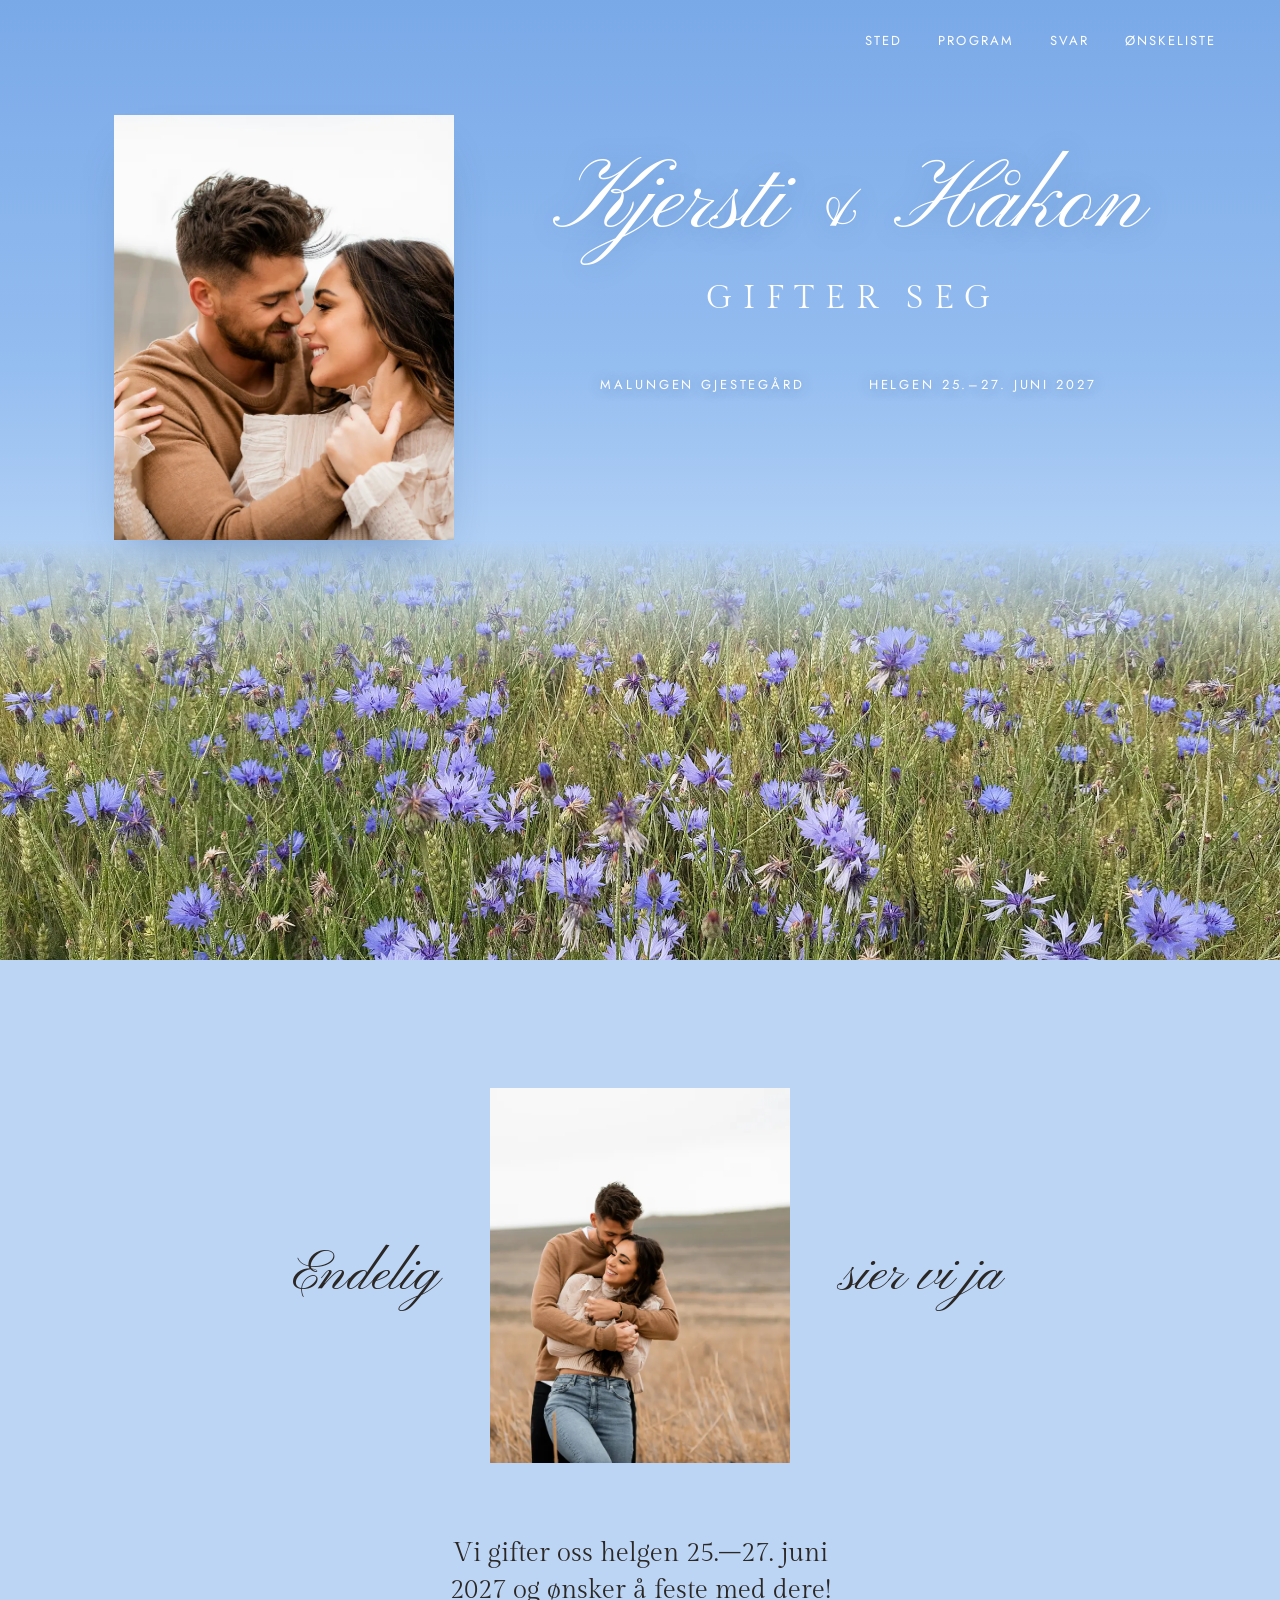
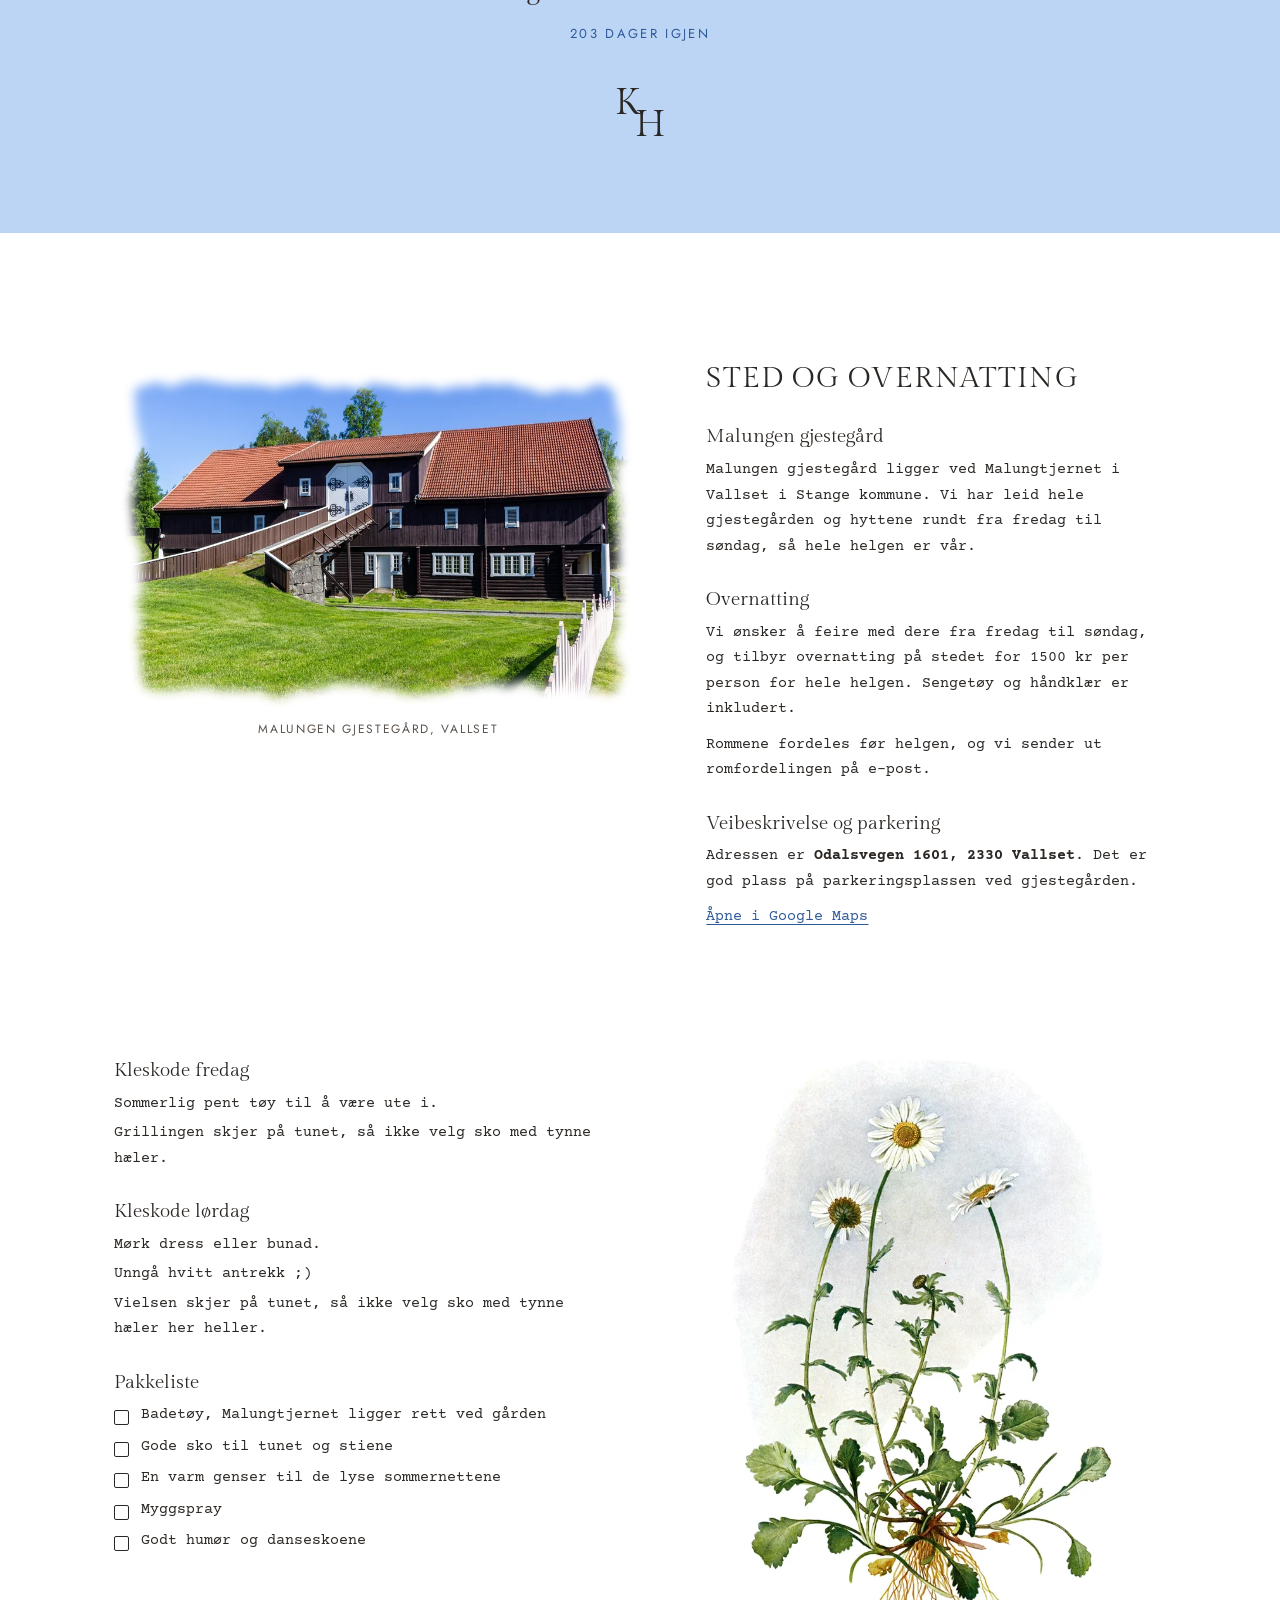
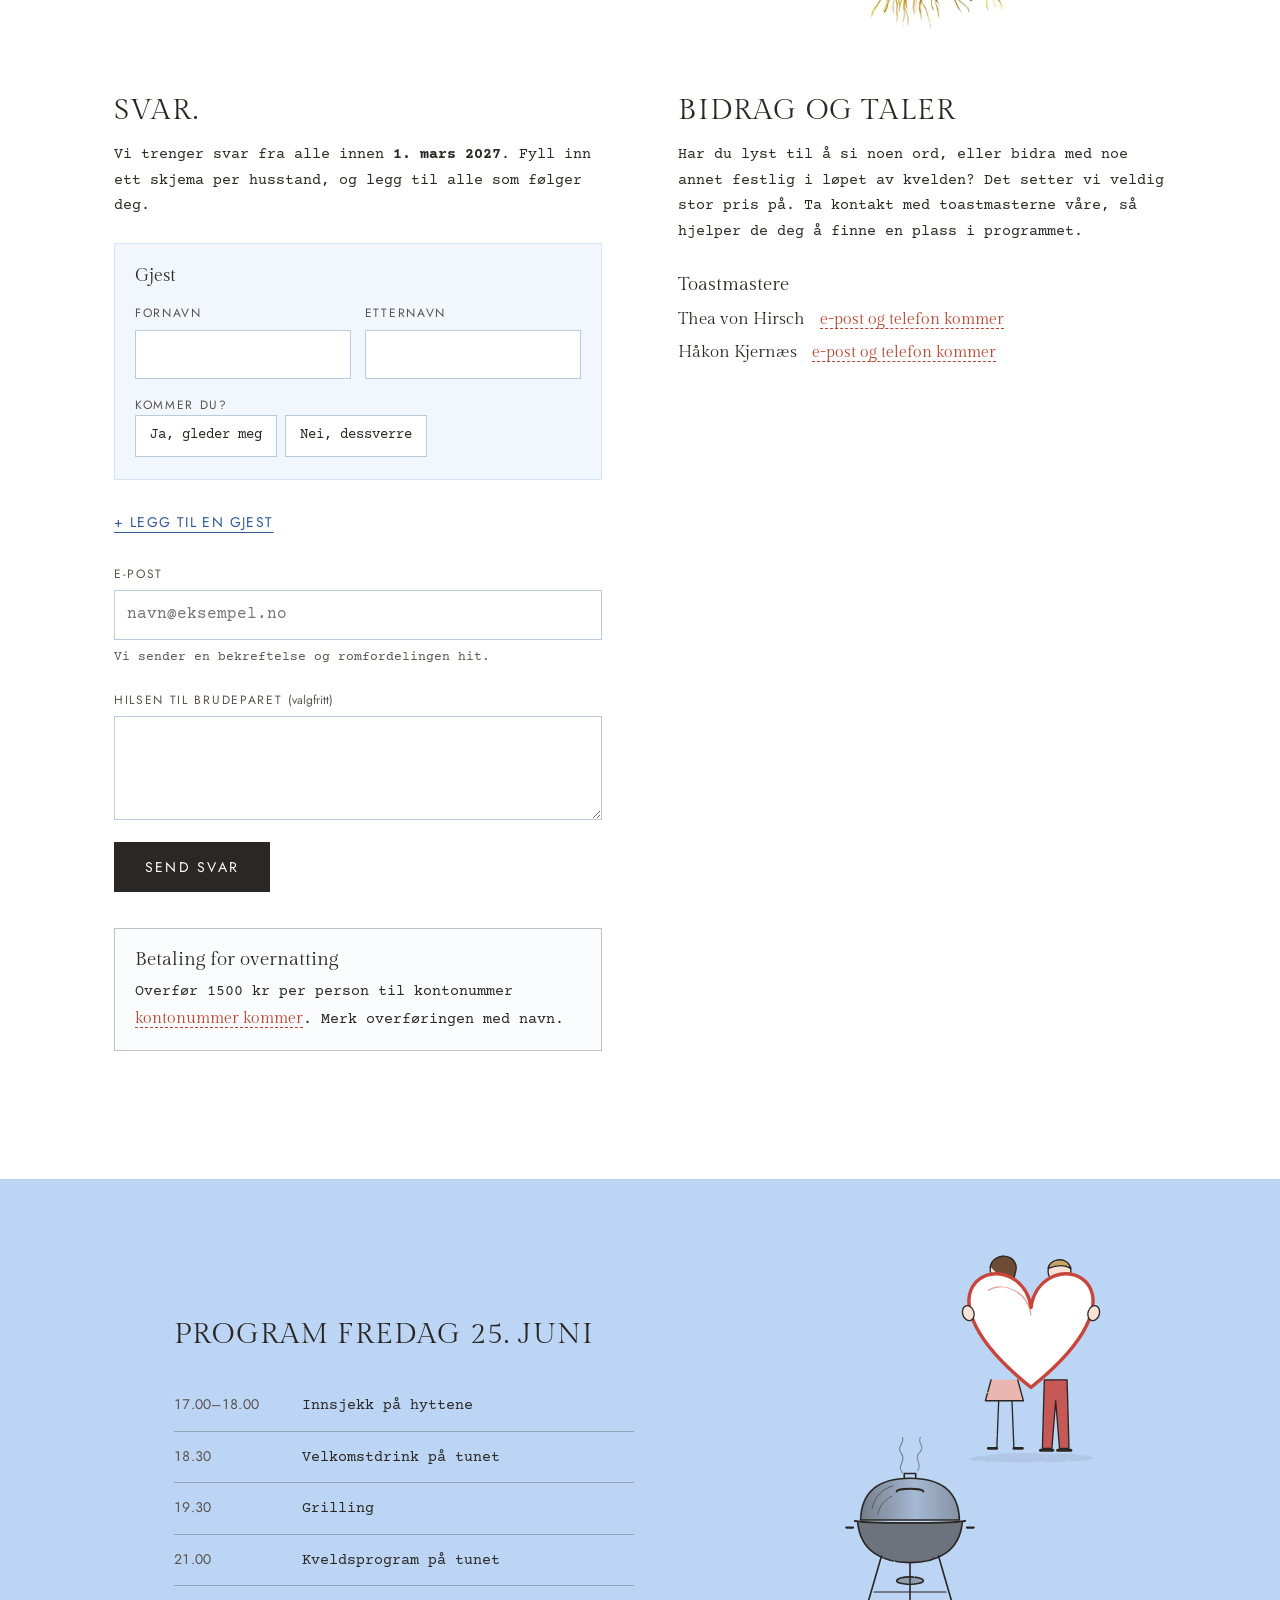
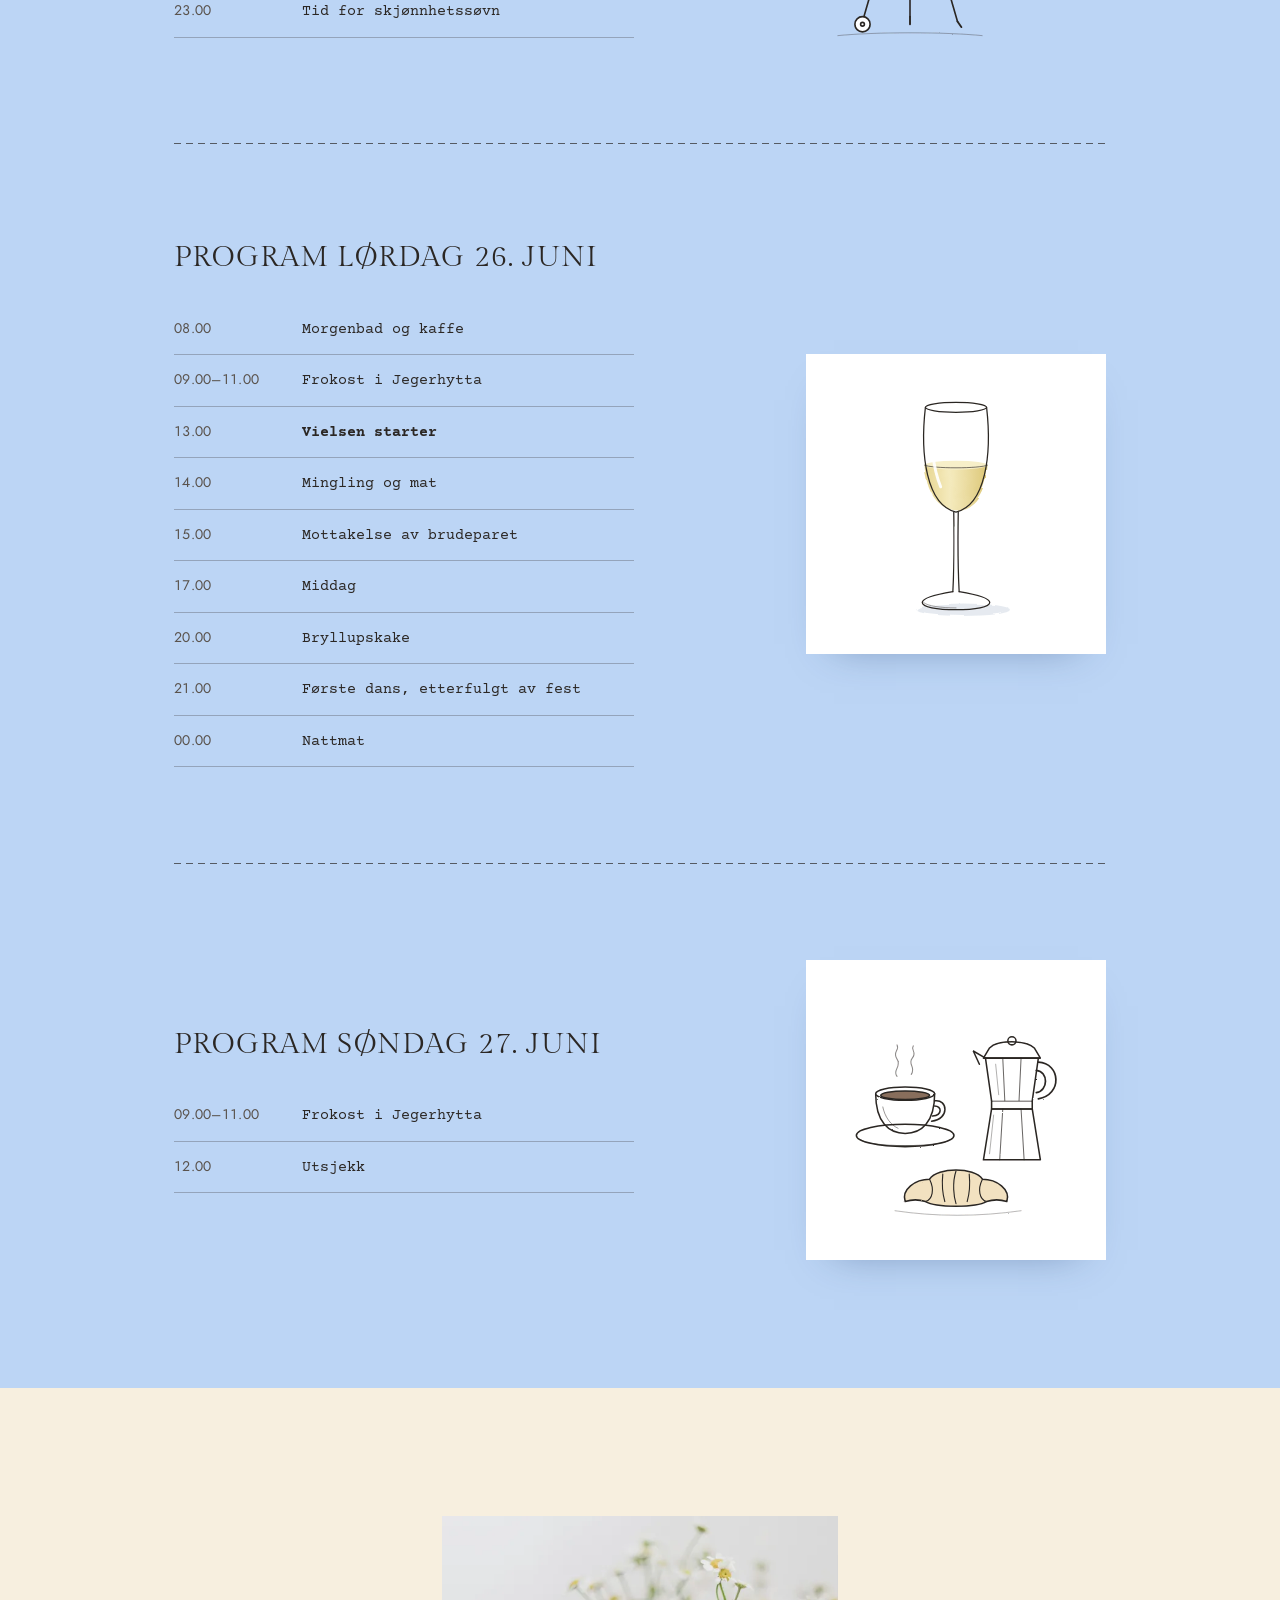
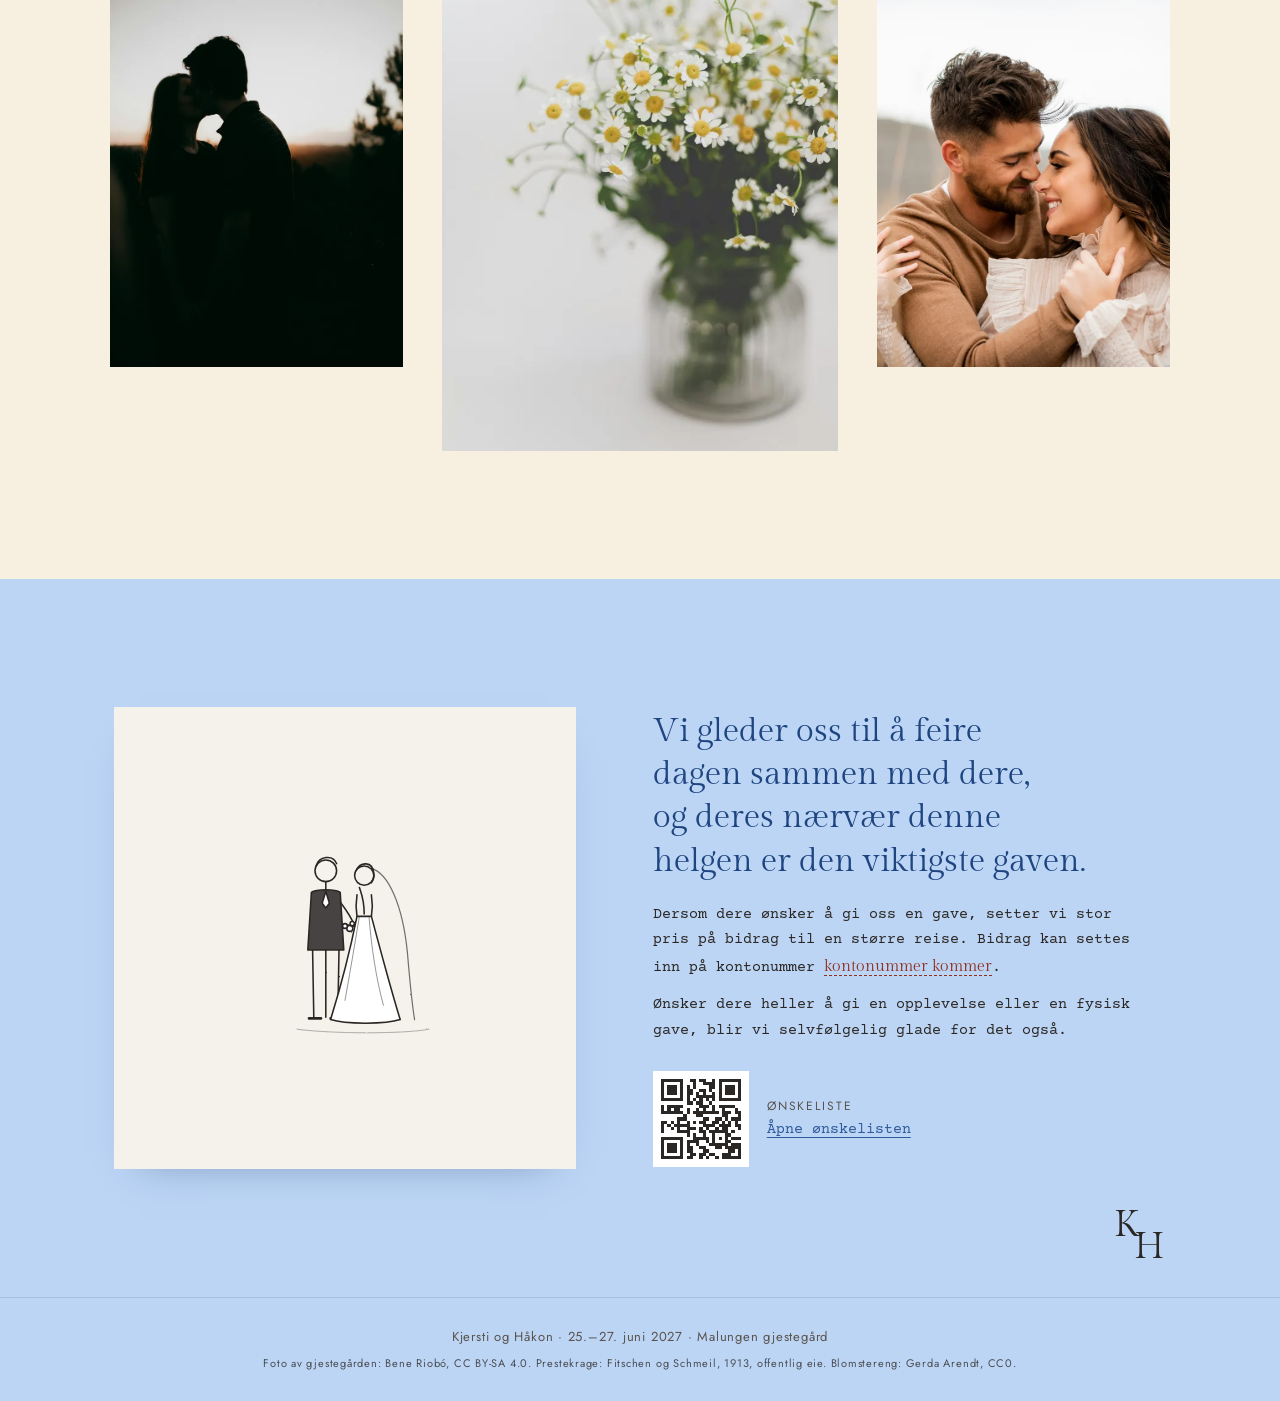
==== klassisk/index.html @ 171f2bd3 "Add wedding site for Kjersti and Håkon Three versions for the couple to choose between: klassisk (th" ====
<!DOCTYPE html>
<html lang="no">
<head>
    <meta charset="UTF-8" />
    <meta name="viewport" content="width=device-width, initial-scale=1.0, viewport-fit=cover" />
    <title>Kjersti og Håkon gifter seg</title>
    <!-- remove noindex when the real photos and details are in -->
    <meta name="robots" content="noindex" />
    <meta name="description" content="Kjersti og Håkon gifter seg helgen 25.–27. juni 2027 på Malungen gjestegård i Vallset. Her finner du program, overnatting, kleskode og svarskjema." />
    <meta name="theme-color" content="#a9caf3" />
    <link rel="icon" href="img/favicon.svg" type="image/svg+xml" />
    <meta property="og:type" content="website" />
    <meta property="og:title" content="Kjersti og Håkon gifter seg" />
    <meta property="og:description" content="Helgen 25.–27. juni 2027 på Malungen gjestegård. Program, overnatting og svarskjema." />
    <meta property="og:image" content="https://www.kjerstioghakon.no/klassisk/img/og-image.jpg" />
    <meta property="og:url" content="https://www.kjerstioghakon.no/klassisk/" />
    <meta property="og:image:width" content="1200" />
    <meta property="og:image:height" content="630" />
    <meta property="og:locale" content="nb_NO" />

    <link rel="preconnect" href="https://fonts.googleapis.com" />
    <link rel="preconnect" href="https://fonts.gstatic.com" crossorigin />
    <link rel="stylesheet" href="https://fonts.googleapis.com/css2?family=Courier+Prime:ital,wght@0,400;0,700;1,400&family=Gilda+Display&family=Jost:wght@300;400;500&family=Pinyon+Script&display=swap" />
    <link rel="stylesheet" href="style.css" />
</head>
<body>

<!-- ============ HERO ============ -->
<header class="hero" id="top">
    <nav class="hero-nav" aria-label="Snarveier">
        <a href="#sted">Sted</a>
        <a href="#program">Program</a>
        <a href="#svar">Svar</a>
        <a href="#gave">Ønskeliste</a>
    </nav>

    <div class="hero-inner">
        <figure class="hero-photo">
            <img src="img/couple-1-sm.webp" srcset="img/couple-1-sm.webp 700w, img/couple-1.webp 1200w" sizes="(max-width: 760px) 70vw, 340px" alt="Kjersti og Håkon" width="700" height="875" fetchpriority="high" />
        </figure>

        <div class="hero-title">
            <h1>
                <span class="script">Kjersti <span class="amp">&amp;</span> Håkon</span>
                <span class="caps">gifter seg</span>
            </h1>
            <p class="hero-meta">
                <span>Malungen gjestegård</span>
                <span>Helgen 25.–27. juni 2027</span>
            </p>
        </div>
    </div>

    <div class="hero-field" aria-hidden="true">
        <img src="img/field-sm.webp" srcset="img/field-sm.webp 1200w, img/field.webp 2400w" sizes="100vw" alt="" width="2400" height="1200" />
    </div>
</header>

<main>

<!-- ============ VELKOMMEN ============ -->
<section class="band band-blue intro" aria-labelledby="intro-title">
    <h2 class="visually-hidden" id="intro-title">Velkommen</h2>
    <div class="intro-row">
        <p class="intro-side script">Endelig</p>
        <figure class="intro-photo">
            <img src="img/couple-2-sm.webp" srcset="img/couple-2-sm.webp 700w, img/couple-2.webp 1200w" sizes="(max-width: 760px) 64vw, 300px" alt="Kjersti og Håkon klemmer hverandre" width="700" height="875" loading="lazy" />
        </figure>
        <p class="intro-side script">sier vi ja</p>
    </div>
    <p class="intro-lede">Vi gifter oss helgen 25.–27. juni 2027 og ønsker å feste med dere!</p>
    <p class="countdown" id="countdown" aria-live="polite"></p>
    <div class="monogram" aria-hidden="true"><span>K</span><span>H</span></div>
</section>

<!-- ============ STED OG OVERNATTING ============ -->
<section class="band band-white sted" id="sted" aria-labelledby="sted-title">
    <div class="wrap sted-grid">
        <figure class="sted-photo">
            <img src="img/malungen-sm.webp" srcset="img/malungen-sm.webp 900w, img/malungen.webp 1800w" sizes="(max-width: 860px) 92vw, 52vw" alt="Hovedbygningen på Malungen gjestegård, et mørkt tømmerhus med rødt teglsteinstak og grønn plen" width="900" height="600" loading="lazy" />
            <figcaption>Malungen gjestegård, Vallset</figcaption>
        </figure>

        <div class="sted-text">
            <h2 class="h-caps" id="sted-title">Sted og overnatting</h2>

            <h3>Malungen gjestegård</h3>
            <p>Malungen gjestegård ligger ved Malungtjernet i Vallset i Stange kommune. Vi har leid hele gjestegården og hyttene rundt fra fredag til søndag, så hele helgen er vår.</p>

            <h3>Overnatting</h3>
            <p>Vi ønsker å feire med dere fra fredag til søndag, og tilbyr overnatting på stedet for 1500 kr per person for hele helgen. Sengetøy og håndklær er inkludert.</p>
            <p>Rommene fordeles før helgen, og vi sender ut romfordelingen på e-post.</p>

            <h3>Veibeskrivelse og parkering</h3>
            <p>Adressen er <strong>Odalsvegen 1601, 2330 Vallset</strong>. Det er god plass på parkeringsplassen ved gjestegården.</p>
            <p><a class="text-link" href="https://www.google.com/maps/search/?api=1&amp;query=Malungen+gjesteg%C3%A5rd+Odalsvegen+1601+Vallset" target="_blank" rel="noopener">Åpne i Google Maps</a></p>
        </div>
    </div>
</section>

<!-- ============ PRAKTISK + SVAR ============ -->
<section class="band band-white praktisk" aria-label="Praktisk informasjon">
    <div class="wrap praktisk-grid">

        <div class="praktisk-info">
            <h3>Kleskode fredag</h3>
            <p>Sommerlig pent tøy til å være ute i.</p>
            <p>Grillingen skjer på tunet, så ikke velg sko med tynne hæler.</p>

            <h3>Kleskode lørdag</h3>
            <p>Mørk dress eller bunad.</p>
            <p>Unngå hvitt antrekk ;)</p>
            <p>Vielsen skjer på tunet, så ikke velg sko med tynne hæler her heller.</p>

            <h3>Pakkeliste</h3>
            <ul class="checklist" id="pakkeliste">
                <li><label><input type="checkbox" id="pakk-bad" /> <span>Badetøy, Malungtjernet ligger rett ved gården</span></label></li>
                <li><label><input type="checkbox" id="pakk-sko" /> <span>Gode sko til tunet og stiene</span></label></li>
                <li><label><input type="checkbox" id="pakk-genser" /> <span>En varm genser til de lyse sommernettene</span></label></li>
                <li><label><input type="checkbox" id="pakk-mygg" /> <span>Myggspray</span></label></li>
                <li><label><input type="checkbox" id="pakk-sove" /> <span>Godt humør og danseskoene</span></label></li>
            </ul>
        </div>

        <figure class="daisy">
            <img src="img/daisy-plate-sm.webp" srcset="img/daisy-plate-sm.webp 600w, img/daisy-plate.webp 1100w" sizes="(max-width: 860px) 70vw, 380px" alt="Akvarell av prestekrager" width="600" height="902" loading="lazy" />
        </figure>

        <div class="svar" id="svar">
            <h2 class="h-caps">Svar.</h2>
            <p>Vi trenger svar fra alle innen <strong>1. mars 2027</strong>. Fyll inn ett skjema per husstand, og legg til alle som følger deg.</p>

            <form class="rsvp" id="rsvp" novalidate>
                <div id="guests"></div>

                <button type="button" class="btn-ghost" id="add-guest">+ Legg til en gjest</button>

                <div class="field">
                    <label for="rsvp-email">E-post</label>
                    <input type="email" id="rsvp-email" name="email" autocomplete="email" required placeholder="navn@eksempel.no" />
                    <p class="hint">Vi sender en bekreftelse og romfordelingen hit.</p>
                </div>

                <div class="field">
                    <label for="rsvp-msg">Hilsen til brudeparet <span class="opt">(valgfritt)</span></label>
                    <textarea id="rsvp-msg" name="message" rows="3"></textarea>
                </div>

                <p class="form-error" id="rsvp-error" role="alert" hidden></p>
                <button type="submit" class="btn" id="rsvp-submit">Send svar</button>
            </form>

            <div class="rsvp-done" id="rsvp-done" hidden tabindex="-1">
                <h3>Takk, vi har fått svaret ditt!</h3>
                <div id="rsvp-summary"></div>
                <button type="button" class="btn-ghost" id="rsvp-again">Send et nytt svar</button>
            </div>

            <div class="betaling">
                <h3>Betaling for overnatting</h3>
                <p>Overfør 1500 kr per person til kontonummer <span class="fyll">kontonummer kommer</span>. Merk overføringen med navn.</p>
            </div>
        </div>

        <div class="bidrag">
            <h2 class="h-caps">Bidrag og taler</h2>
            <p>Har du lyst til å si noen ord, eller bidra med noe annet festlig i løpet av kvelden? Det setter vi veldig stor pris på. Ta kontakt med toastmasterne våre, så hjelper de deg å finne en plass i programmet.</p>
            <h3>Toastmastere</h3>
            <ul class="contacts">
                <li><span class="name">Thea von Hirsch</span> <span class="fyll">e-post og telefon kommer</span></li>
                <li><span class="name">Håkon Kjernæs</span> <span class="fyll">e-post og telefon kommer</span></li>
            </ul>
        </div>
    </div>
</section>

<!-- ============ PROGRAM ============ -->
<section class="band band-blue program" id="program" aria-label="Program">
    <div class="wrap">

        <article class="day day-fri" aria-labelledby="fre-title">
            <div class="day-list">
                <h2 class="h-caps" id="fre-title">Program fredag 25. juni</h2>
                <ol class="timetable">
                    <li><time>17.00–18.00</time><span>Innsjekk på hyttene</span></li>
                    <li><time>18.30</time><span>Velkomstdrink på tunet</span></li>
                    <li><time>19.30</time><span>Grilling</span></li>
                    <li><time>21.00</time><span>Kveldsprogram på tunet</span></li>
                    <li><time>23.00</time><span>Tid for skjønnhetssøvn</span></li>
                </ol>
            </div>
            <div class="day-art">
                <img class="art-heart" src="img/hjerte.svg" alt="" width="200" height="250" loading="lazy" />
                <img class="art-grill" src="img/grill.svg" alt="" width="200" height="230" loading="lazy" />
            </div>
        </article>

        <hr class="dash" />

        <article class="day day-sat" aria-labelledby="lor-title">
            <div class="day-list">
                <h2 class="h-caps" id="lor-title">Program lørdag 26. juni</h2>
                <ol class="timetable">
                    <li><time>08.00</time><span>Morgenbad og kaffe</span></li>
                    <li><time>09.00–11.00</time><span>Frokost i Jegerhytta</span></li>
                    <li class="hl"><time>13.00</time><span>Vielsen starter</span></li>
                    <li><time>14.00</time><span>Mingling og mat</span></li>
                    <li><time>15.00</time><span>Mottakelse av brudeparet</span></li>
                    <li><time>17.00</time><span>Middag</span></li>
                    <li><time>20.00</time><span>Bryllupskake</span></li>
                    <li><time>21.00</time><span>Første dans, etterfulgt av fest</span></li>
                    <li><time>00.00</time><span>Nattmat</span></li>
                </ol>
            </div>
            <div class="day-art day-art-card">
                <img src="img/vin.svg" alt="" width="160" height="270" loading="lazy" />
            </div>
        </article>

        <hr class="dash" />

        <article class="day day-sun" aria-labelledby="son-title">
            <div class="day-list">
                <h2 class="h-caps" id="son-title">Program søndag 27. juni</h2>
                <ol class="timetable">
                    <li><time>09.00–11.00</time><span>Frokost i Jegerhytta</span></li>
                    <li><time>12.00</time><span>Utsjekk</span></li>
                </ol>
            </div>
            <div class="day-art day-art-card">
                <img src="img/frokost.svg" alt="" width="240" height="230" loading="lazy" />
            </div>
        </article>
    </div>
</section>

<!-- ============ BILDER ============ -->
<section class="band band-cream galleri" aria-label="Bilder">
    <div class="galleri-row">
        <figure><img src="img/couple-3-sm.webp" alt="Kjersti og Håkon i solnedgang" width="700" height="875" loading="lazy" /></figure>
        <figure class="mid"><img src="img/daisies-sm.webp" srcset="img/daisies-sm.webp 700w, img/daisies.webp 1200w" sizes="(max-width: 760px) 80vw, 420px" alt="Prestekrager i glassvase" width="700" height="875" loading="lazy" /></figure>
        <figure><img src="img/couple-1-sm.webp" alt="Kjersti og Håkon" width="700" height="875" loading="lazy" /></figure>
    </div>
</section>

<!-- ============ GAVE ============ -->
<section class="band band-blue gave" id="gave" aria-labelledby="gave-title">
    <div class="wrap gave-grid">
        <figure class="gave-art">
            <img src="img/brudepar.svg" alt="" width="200" height="240" loading="lazy" />
        </figure>
        <div class="gave-text">
            <h2 class="gave-title" id="gave-title">Vi gleder oss til å feire dagen sammen med dere, og deres nærvær denne helgen er den viktigste gaven.</h2>
            <p>Dersom dere ønsker å gi oss en gave, setter vi stor pris på bidrag til en større reise. Bidrag kan settes inn på kontonummer <span class="fyll">kontonummer kommer</span>.</p>
            <p>Ønsker dere heller å gi en opplevelse eller en fysisk gave, blir vi selvfølgelig glade for det også.</p>
            <div class="wishlist">
                <img src="img/qr-onskeliste.svg" alt="QR-kode til ønskelisten" width="96" height="96" />
                <div>
                    <p class="wishlist-label">Ønskeliste</p>
                    <a class="text-link" href="https://onskeskyen.no/" target="_blank" rel="noopener">Åpne ønskelisten</a>
                </div>
            </div>
        </div>
        <div class="monogram monogram-end" aria-hidden="true"><span>K</span><span>H</span></div>
    </div>
</section>

</main>

<footer class="site-footer">
    <p>Kjersti og Håkon · 25.–27. juni 2027 · Malungen gjestegård</p>
    <p class="credits">Foto av gjestegården: Bene Riobó, CC BY-SA 4.0. Prestekrage: Fitschen og Schmeil, 1913, offentlig eie. Blomstereng: Gerda Arendt, CC0.</p>
</footer>

<script src="main.js" type="module"></script>
</body>
</html>
---- klassisk/style.css ----
/* Kjersti & Håkon — klassisk versjon
   Layout: følger brudeparets skisse. Himmelblå hero med blomstereng,
   lyseblå og hvite bånd, program i lyseblått, bildestripe i krem. */

:root {
    --sky-top: #7aa9e8;
    --sky-low: #d4e5f8;
    --blue: #bcd5f5;
    --blue-deep: #2f5a9a;
    --white: #ffffff;
    --cream: #f7efdf;
    --ink: #2b2724;
    --ink-soft: #5a534d;
    --line: rgba(43, 39, 36, 0.28);
    --coral: #b5442f;

    --f-script: 'Pinyon Script', 'Snell Roundhand', cursive;
    --f-display: 'Gilda Display', 'Didot', Georgia, serif;
    --f-body: 'Courier Prime', 'Courier New', ui-monospace, monospace;
    --f-label: 'Jost', 'Futura', 'Helvetica Neue', sans-serif;

    --gutter: clamp(20px, 5vw, 64px);
    --wrap: 1180px;
    --band-y: clamp(72px, 10vw, 140px);

    color-scheme: light;
}

*, *::before, *::after { box-sizing: border-box; }

html { scroll-behavior: smooth; -webkit-text-size-adjust: 100%; }
@media (prefers-reduced-motion: reduce) { html { scroll-behavior: auto; } }

body {
    margin: 0;
    background: var(--white);
    color: var(--ink);
    font-family: var(--f-body);
    font-size: 15px;
    line-height: 1.7;
    -webkit-font-smoothing: antialiased;
    text-rendering: optimizeLegibility;
}

[hidden] { display: none !important; }
img { max-width: 100%; height: auto; display: block; }
figure { margin: 0; }
p { margin: 0; }
h1, h2, h3 { margin: 0; font-weight: 400; text-wrap: balance; }

a { color: inherit; }
:focus-visible { outline: 2px solid var(--blue-deep); outline-offset: 3px; border-radius: 2px; }
::selection { background: var(--blue); color: var(--ink); }

.visually-hidden {
    position: absolute; width: 1px; height: 1px; overflow: hidden;
    clip: rect(0 0 0 0); clip-path: inset(50%); white-space: nowrap;
}

.wrap { max-width: var(--wrap); margin-inline: auto; padding-inline: var(--gutter); }
.band { padding-block: var(--band-y); }
.band-blue { background: var(--blue); }
.band-white { background: var(--white); }
.band-cream { background: var(--cream); }

.script { font-family: var(--f-script); font-weight: 400; }

.h-caps {
    font-family: var(--f-display);
    font-size: clamp(22px, 2.3vw, 30px);
    letter-spacing: 0.04em;
    text-transform: uppercase;
    line-height: 1.2;
}

h3 {
    font-family: var(--f-display);
    font-size: 19px;
    line-height: 1.3;
    margin-top: 28px;
    margin-bottom: 8px;
}

.text-link {
    color: var(--blue-deep);
    text-decoration: underline;
    text-decoration-thickness: 1px;
    text-underline-offset: 4px;
}
.text-link:hover { text-decoration-thickness: 2px; }

/* Placeholder chips for info the couple still has to send */
.fyll {
    color: var(--coral);
    font-family: var(--f-display);
    font-size: 1.05em;
    border-bottom: 1px dashed currentColor;
    white-space: nowrap;
}

/* ============ HERO ============ */
.hero {
    position: relative;
    overflow: hidden;
    background: linear-gradient(180deg, var(--sky-top) 0%, #94bdf0 38%, #b9d5f6 62%, var(--sky-low) 80%, #e9f1f8 100%);
    color: var(--white);
    padding-top: max(24px, env(safe-area-inset-top, 0px));
    min-height: min(860px, 100svh);
    display: flex;
    flex-direction: column;
}

.hero-nav {
    position: relative;
    z-index: 3;
    display: flex;
    justify-content: flex-end;
    gap: clamp(18px, 3vw, 36px);
    padding-inline: var(--gutter);
    font-family: var(--f-label);
    font-size: 13px;
    letter-spacing: 0.16em;
    text-transform: uppercase;
}
.hero-nav a { text-decoration: none; padding-block: 6px; border-bottom: 1px solid transparent; transition: border-color .2s; }
.hero-nav a:hover { border-bottom-color: rgba(255,255,255,.8); }

.hero-inner {
    position: relative;
    z-index: 2;
    width: 100%;
    max-width: var(--wrap);
    margin-inline: auto;
    padding-inline: var(--gutter);
    padding-top: clamp(28px, 5vw, 56px);
    display: grid;
    grid-template-columns: minmax(0, 340px) minmax(0, 1fr);
    gap: clamp(32px, 6vw, 96px);
    align-items: start;
}

.hero-photo img {
    width: 100%;
    aspect-ratio: 4 / 5;
    object-fit: cover;
    box-shadow: 0 24px 48px -24px rgba(31, 62, 110, 0.45);
}

.hero-title { text-align: center; padding-top: clamp(8px, 3vw, 40px); }
.hero-title h1 { display: flex; flex-direction: column; align-items: center; gap: 14px; }
.hero-title .script {
    font-size: clamp(64px, 7.6vw, 120px);
    line-height: 1.05;
    text-shadow: 0 2px 30px rgba(40, 80, 140, 0.25);
    white-space: nowrap;
}
.hero-title .amp { font-size: 0.8em; }
.hero-title .caps {
    font-family: var(--f-display);
    font-size: clamp(22px, 2.6vw, 34px);
    letter-spacing: 0.32em;
    text-transform: uppercase;
    padding-left: 0.32em; /* optical centring of tracked caps */
}

.hero-meta {
    margin-top: clamp(28px, 4vw, 48px);
    display: flex;
    justify-content: center;
    flex-wrap: wrap;
    gap: 10px clamp(28px, 5vw, 72px);
    font-family: var(--f-label);
    font-weight: 400;
    font-size: 13px;
    letter-spacing: 0.22em;
    text-transform: uppercase;
    text-shadow: 0 1px 14px rgba(28, 66, 124, 0.45);
}

.hero-field {
    position: relative;
    z-index: 1;
    margin-top: auto;
    height: clamp(220px, 34vw, 420px);
    margin-inline: 0;
}
.hero-field img {
    position: absolute;
    inset: 0;
    width: 100%;
    height: 100%;
    object-fit: cover;
    object-position: center 30%;
    -webkit-mask-image: linear-gradient(180deg, transparent 0%, #000 34%);
    mask-image: linear-gradient(180deg, transparent 0%, #000 34%);
}

/* ============ INTRO ============ */
.intro { text-align: center; padding-inline: var(--gutter); padding-bottom: clamp(56px, 7vw, 96px); }
.intro-row {
    display: grid;
    grid-template-columns: 1fr minmax(0, 300px) 1fr;
    align-items: center;
    gap: clamp(20px, 4vw, 64px);
    max-width: 960px;
    margin-inline: auto;
}
.intro-side {
    font-size: clamp(38px, 4.4vw, 58px);
    line-height: 1.1;
    color: var(--ink);
}
.intro-row .intro-side:first-child { text-align: right; }
.intro-row .intro-side:last-child { text-align: left; }
.intro-photo img { width: 100%; aspect-ratio: 4 / 5; object-fit: cover; }

.intro-lede {
    margin: clamp(48px, 6vw, 72px) auto 0;
    max-width: 34ch;
    font-family: var(--f-display);
    font-size: clamp(20px, 2vw, 26px);
    line-height: 1.45;
    text-wrap: balance;
}
.countdown {
    margin-top: 14px;
    font-family: var(--f-label);
    font-size: 13px;
    letter-spacing: 0.18em;
    text-transform: uppercase;
    color: var(--blue-deep);
    min-height: 1.7em;
}

.monogram {
    position: relative;
    width: 54px;
    height: 58px;
    margin: 40px auto 0;
    font-family: var(--f-display);
    font-size: 36px;
    line-height: 1;
    color: var(--ink);
}
.monogram span { position: absolute; }
.monogram span:first-child { left: 2px; top: 0; }
.monogram span:last-child { right: 2px; bottom: 0; }

/* ============ STED ============ */
.sted { padding-bottom: clamp(40px, 6vw, 80px); }
.sted-grid {
    display: grid;
    grid-template-columns: minmax(0, 1.15fr) minmax(0, 1fr);
    gap: clamp(32px, 5vw, 80px);
    align-items: start;
}
.sted-photo img {
    width: 100%;
    aspect-ratio: 3 / 2;
    object-fit: cover;
    /* feathered, painterly edge to echo the watercolour in the sketch */
    -webkit-mask-image: url("data:image/svg+xml,%3Csvg xmlns='http://www.w3.org/2000/svg' viewBox='0 0 300 200' preserveAspectRatio='none'%3E%3Cfilter id='f' x='-10%25' y='-10%25' width='120%25' height='120%25'%3E%3CfeTurbulence type='fractalNoise' baseFrequency='.035' numOctaves='4' seed='8'/%3E%3CfeDisplacementMap in='SourceGraphic' scale='14'/%3E%3CfeGaussianBlur stdDeviation='3'/%3E%3C/filter%3E%3Crect x='14' y='14' width='272' height='172' rx='10' filter='url(%23f)'/%3E%3C/svg%3E");
    mask-image: url("data:image/svg+xml,%3Csvg xmlns='http://www.w3.org/2000/svg' viewBox='0 0 300 200' preserveAspectRatio='none'%3E%3Cfilter id='f' x='-10%25' y='-10%25' width='120%25' height='120%25'%3E%3CfeTurbulence type='fractalNoise' baseFrequency='.035' numOctaves='4' seed='8'/%3E%3CfeDisplacementMap in='SourceGraphic' scale='14'/%3E%3CfeGaussianBlur stdDeviation='3'/%3E%3C/filter%3E%3Crect x='14' y='14' width='272' height='172' rx='10' filter='url(%23f)'/%3E%3C/svg%3E");
    -webkit-mask-size: 100% 100%;
    mask-size: 100% 100%;
}
.sted-photo figcaption {
    margin-top: 6px;
    text-align: center;
    font-family: var(--f-label);
    font-size: 12px;
    letter-spacing: 0.14em;
    text-transform: uppercase;
    color: var(--ink-soft);
}
.sted-text { max-width: 58ch; }
.sted-text .h-caps { margin-bottom: 4px; }
.sted-text p + p { margin-top: 10px; }

/* ============ PRAKTISK + SVAR ============ */
.praktisk { padding-top: clamp(32px, 4vw, 56px); }
.praktisk-grid {
    display: grid;
    grid-template-columns: minmax(0, 1fr) minmax(0, 1fr);
    grid-template-areas:
        "info  daisy"
        "svar  bidrag";
    gap: clamp(40px, 5vw, 72px) clamp(32px, 6vw, 96px);
}
.praktisk-info { grid-area: info; max-width: 54ch; }
.praktisk-info h3:first-child { margin-top: 0; }
.praktisk-info p + p { margin-top: 4px; }
.daisy { grid-area: daisy; justify-self: center; align-self: center; width: min(380px, 100%); }
.daisy img { mix-blend-mode: multiply; }
.svar { grid-area: svar; max-width: 56ch; min-width: 0; }
.bidrag { grid-area: bidrag; max-width: 54ch; align-self: start; }
.svar > p, .bidrag > p { margin-top: 14px; }

.checklist { list-style: none; padding: 0; margin: 6px 0 0; display: grid; gap: 6px; }
.checklist label { display: flex; gap: 12px; align-items: baseline; cursor: pointer; }
.checklist input {
    appearance: none;
    flex: none;
    width: 15px; height: 15px;
    margin: 0;
    border: 1.5px solid var(--ink);
    border-radius: 2px;
    transform: translateY(2px);
    display: grid; place-content: center;
    cursor: pointer;
}
.checklist input::after {
    content: "";
    width: 9px; height: 5px;
    border-left: 1.5px solid var(--ink);
    border-bottom: 1.5px solid var(--ink);
    transform: rotate(-45deg) translate(1px, -1px) scale(0);
    transition: transform .15s ease;
}
.checklist input:checked::after { transform: rotate(-45deg) translate(1px, -1px) scale(1); }
.checklist input:checked + span { text-decoration: line-through; text-decoration-color: var(--coral); color: var(--ink-soft); }

.contacts { list-style: none; padding: 0; margin: 0; display: grid; gap: 4px; }
.contacts .name { font-family: var(--f-display); font-size: 17px; margin-right: 6px; }

.betaling {
    margin-top: 36px;
    padding: 18px 20px;
    border: 1px solid var(--line);
    background: #fbfcfe;
}
.betaling h3 { margin-top: 0; }

/* ---- RSVP form ---- */
.rsvp { margin-top: 24px; display: grid; gap: 22px; }
.guest {
    display: grid;
    gap: 16px;
    padding: 20px 20px 22px;
    background: #f2f7fd;
    border: 1px solid #d6e4f5;
    position: relative;
}
.guest-head { display: flex; align-items: baseline; justify-content: space-between; gap: 12px; }
.guest-head h3 { margin: 0; font-size: 18px; }
.guest-remove {
    font: inherit; font-size: 13px;
    background: none; border: 0; padding: 4px 0;
    color: var(--coral); cursor: pointer;
    text-decoration: underline; text-underline-offset: 3px;
}
.row-2 { display: grid; grid-template-columns: 1fr 1fr; gap: 14px; }
.field { display: grid; gap: 6px; min-width: 0; }
.field > label, .field legend {
    font-family: var(--f-label);
    font-size: 12px;
    letter-spacing: 0.14em;
    text-transform: uppercase;
    color: var(--ink-soft);
    padding: 0;
}
.opt { text-transform: none; letter-spacing: 0; }
fieldset.field { border: 0; margin: 0; padding: 0; }
.field input[type="text"], .field input[type="email"], .field textarea {
    width: 100%;
    font: inherit;
    font-size: 16px; /* avoids iOS zoom */
    color: var(--ink);
    background: var(--white);
    border: 1px solid #bccbdc;
    border-radius: 0;
    padding: 10px 12px;
    transition: border-color .15s, box-shadow .15s;
}
.field textarea { resize: vertical; min-height: 64px; }
.field input:focus, .field textarea:focus { outline: none; border-color: var(--blue-deep); box-shadow: 0 0 0 3px rgba(47, 90, 154, 0.15); }
.field [aria-invalid="true"] { border-color: var(--coral); }
.hint { font-size: 13px; color: var(--ink-soft); }

.choices { display: flex; flex-wrap: wrap; gap: 8px; }
.choice { position: relative; }
.choice input { position: absolute; opacity: 0; inset: 0; margin: 0; cursor: pointer; }
.choice span {
    display: inline-block;
    padding: 8px 14px;
    border: 1px solid #bccbdc;
    background: var(--white);
    font-size: 14px;
    cursor: pointer;
    transition: background .15s, border-color .15s, color .15s;
}
.choice input:checked + span { background: var(--ink); border-color: var(--ink); color: var(--white); }
.choice input:focus-visible + span { outline: 2px solid var(--blue-deep); outline-offset: 2px; }
.choices.invalid .choice span { border-color: var(--coral); }

.btn, .btn-ghost {
    font-family: var(--f-label);
    font-size: 14px;
    letter-spacing: 0.16em;
    text-transform: uppercase;
    cursor: pointer;
    justify-self: start;
}
.btn {
    padding: 14px 30px;
    background: var(--ink);
    color: var(--white);
    border: 1px solid var(--ink);
    transition: background .2s, color .2s;
}
.btn:hover { background: var(--blue-deep); border-color: var(--blue-deep); }
.btn[disabled] { opacity: .6; cursor: progress; }
.btn-ghost {
    padding: 10px 0;
    background: none;
    border: 0;
    color: var(--blue-deep);
    text-decoration: underline;
    text-underline-offset: 5px;
    letter-spacing: 0.1em;
}
.form-error { color: var(--coral); font-size: 14px; }

.rsvp-done { margin-top: 24px; padding: 22px; background: #f2f7fd; border: 1px solid #d6e4f5; display: grid; gap: 12px; }
.rsvp-done h3 { margin: 0; }
.rsvp-done ul { margin: 0; padding-left: 18px; }

/* ============ PROGRAM ============ */
.program .wrap { max-width: 1060px; }
.day {
    display: grid;
    grid-template-columns: minmax(0, 1fr) minmax(0, 300px);
    gap: clamp(28px, 6vw, 96px);
    align-items: center;
}
.day-list .h-caps { margin-bottom: 28px; }
.timetable { list-style: none; padding: 0; margin: 0; max-width: 460px; }
.timetable li {
    display: grid;
    grid-template-columns: 112px 1fr;
    gap: 16px;
    padding: 13px 0 12px;
    border-bottom: 1px solid var(--line);
    align-items: baseline;
}
.timetable time {
    font-family: var(--f-label);
    font-size: 14px;
    font-weight: 400;
    letter-spacing: 0.02em;
    font-variant-numeric: tabular-nums;
    color: var(--ink-soft);
}
.timetable li.hl span { font-weight: 700; }

.day-art { position: relative; display: flex; justify-content: center; }
.day-fri .day-art { min-height: 340px; align-items: flex-end; }
.art-grill { width: 190px; transform: translateX(-46px); }
.art-heart { position: absolute; width: 190px; top: -70px; right: -20px; }
.day-art-card {
    background: var(--white);
    padding: clamp(18px, 2.4vw, 28px);
    aspect-ratio: 1;
    align-items: center;
    box-shadow: 0 18px 40px -28px rgba(31, 62, 110, 0.5);
}
.day-art-card img { max-height: 100%; width: auto; }
.day-sat .day-art-card img { height: 100%; }
.day-sun .day-art-card img { width: 100%; height: auto; }

.dash {
    border: 0;
    height: 1px;
    margin: clamp(56px, 8vw, 96px) 0;
    background-image: linear-gradient(90deg, var(--ink) 55%, transparent 0);
    background-size: 12px 1px;
    opacity: .7;
}

/* ============ GALLERI ============ */
.galleri { padding-inline: var(--gutter); }
.galleri-row {
    max-width: 1060px;
    margin-inline: auto;
    display: grid;
    grid-template-columns: 1fr 1.35fr 1fr;
    gap: clamp(16px, 3vw, 48px);
    align-items: center;
}
.galleri-row img { width: 100%; aspect-ratio: 4 / 5; object-fit: cover; }
.galleri-row .mid img { aspect-ratio: 4 / 5.4; }

/* ============ GAVE ============ */
.gave-grid {
    display: grid;
    grid-template-columns: minmax(0, 0.9fr) minmax(0, 1fr);
    gap: clamp(32px, 6vw, 96px);
    align-items: center;
    position: relative;
}
.gave-art {
    background: #f5f2ec;
    aspect-ratio: 1;
    display: grid;
    place-items: center;
    box-shadow: 0 18px 40px -28px rgba(31, 62, 110, 0.5);
}
.gave-art img { width: 52%; }
.gave-title {
    font-family: var(--f-display);
    font-size: clamp(24px, 2.6vw, 34px);
    line-height: 1.3;
    color: #1f4580;
    margin-bottom: 20px;
}
.gave-text p + p { margin-top: 12px; }
.gave-text { max-width: 54ch; }
.wishlist { margin-top: 28px; display: flex; gap: 18px; align-items: center; }
.wishlist img { width: 96px; height: 96px; padding: 8px; background: var(--white); }
.wishlist-label {
    font-family: var(--f-label);
    font-size: 12px;
    letter-spacing: 0.16em;
    text-transform: uppercase;
    color: var(--ink-soft);
}
.monogram-end { position: absolute; right: var(--gutter); bottom: calc(-1 * var(--band-y) + 32px); margin: 0; }

.site-footer {
    background: var(--blue);
    border-top: 1px solid rgba(43, 39, 36, 0.12);
    padding: 28px var(--gutter) max(28px, env(safe-area-inset-bottom, 0px));
    text-align: center;
    font-family: var(--f-label);
    font-size: 13px;
    letter-spacing: 0.06em;
    color: var(--ink-soft);
    display: grid;
    gap: 6px;
}
.site-footer .credits { font-size: 11px; color: var(--ink); opacity: .78; }
.band-blue .fyll { color: #8f2f1e; }

/* ============ RESPONSIVE ============ */
@media (max-width: 860px) {
    .sted-grid { grid-template-columns: 1fr; }
    .praktisk-grid {
        grid-template-columns: 1fr;
        grid-template-areas: "info" "daisy" "bidrag" "svar";
    }
    .daisy { width: min(300px, 80%); }
    .day { grid-template-columns: 1fr; }
    .day-art { order: -1; }
    .day-fri .day-art { min-height: 220px; }
    .day-art-card { width: min(260px, 70%); justify-self: center; }
    .gave-grid { grid-template-columns: 1fr; }
    .gave-art { width: min(320px, 80%); justify-self: center; }
    .monogram-end { position: relative; right: auto; bottom: auto; justify-self: end; margin-top: 8px; }
}

@media (max-width: 900px) {
    .hero { min-height: 0; }
    .hero-nav { justify-content: center; }
    .hero-inner { grid-template-columns: 1fr; gap: 28px; justify-items: center; padding-top: 28px; }
    .hero-title { order: -1; padding-top: 0; }
    .hero-title .script { font-size: clamp(54px, 13vw, 104px); }
    .hero-photo { width: min(320px, 70vw); margin-bottom: -110px; }
    .hero-field { height: clamp(260px, 40vw, 360px); }
}

@media (max-width: 760px) {
    body { font-size: 14.5px; }
    .hero-nav { font-size: 12px; gap: 18px; letter-spacing: 0.12em; }
    .hero-title .script { font-size: clamp(54px, 15vw, 76px); }
    .hero-meta { flex-direction: column; gap: 4px; margin-top: 22px; font-size: 12px; }
    .hero-photo { width: min(270px, 70vw); margin-bottom: -90px; }
    .hero-field { height: 260px; }

    .intro-row { grid-template-columns: 1fr; gap: 18px; }
    .intro-row .intro-side:first-child, .intro-row .intro-side:last-child { text-align: center; }
    .intro-photo { width: min(260px, 64vw); margin-inline: auto; }

    .galleri-row { grid-template-columns: 1fr 1fr; }
    .galleri-row .mid { grid-column: 1 / -1; grid-row: 1; width: min(420px, 100%); justify-self: center; }

    .row-2 { grid-template-columns: 1fr; }
    .guest { padding: 16px; }
    .timetable li { grid-template-columns: 96px 1fr; gap: 12px; }
    .art-heart { width: 120px; top: -20px; right: 0; }
    .art-grill { width: 120px; transform: translateX(-40px); }
}
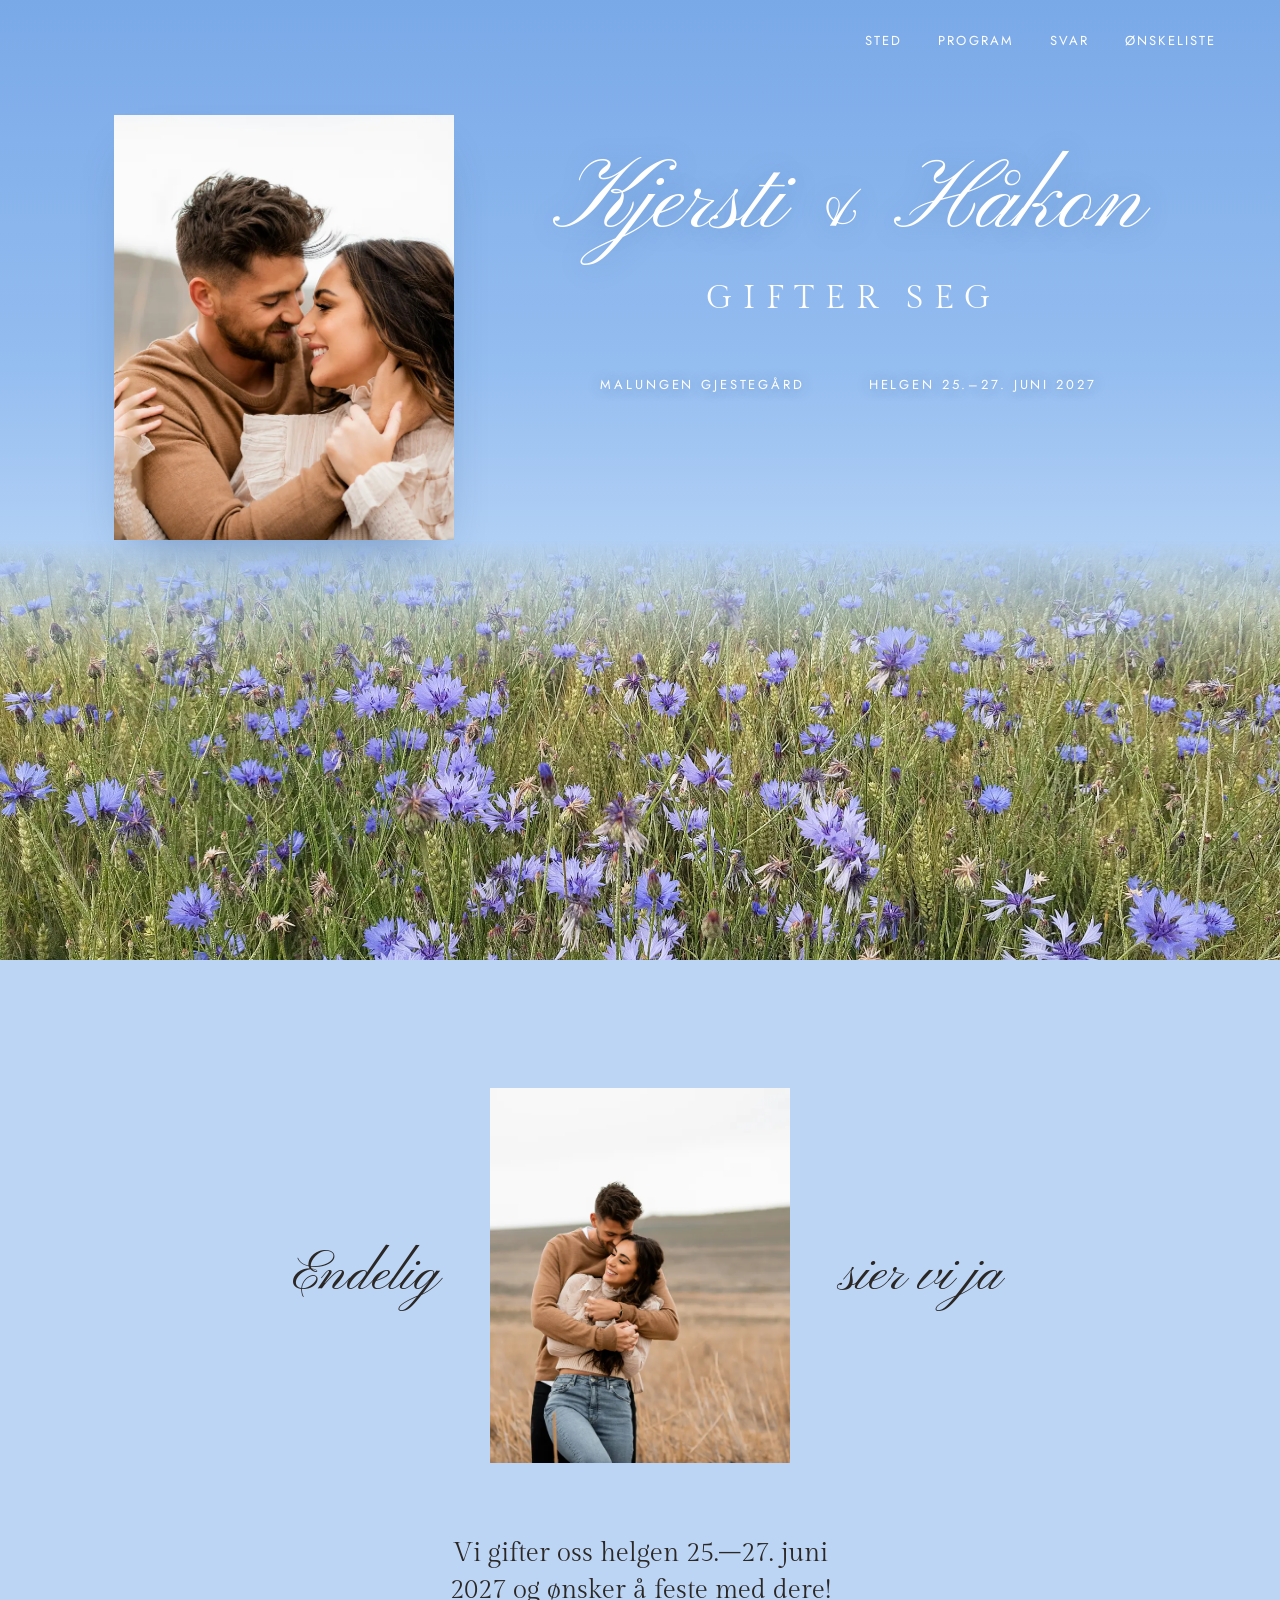
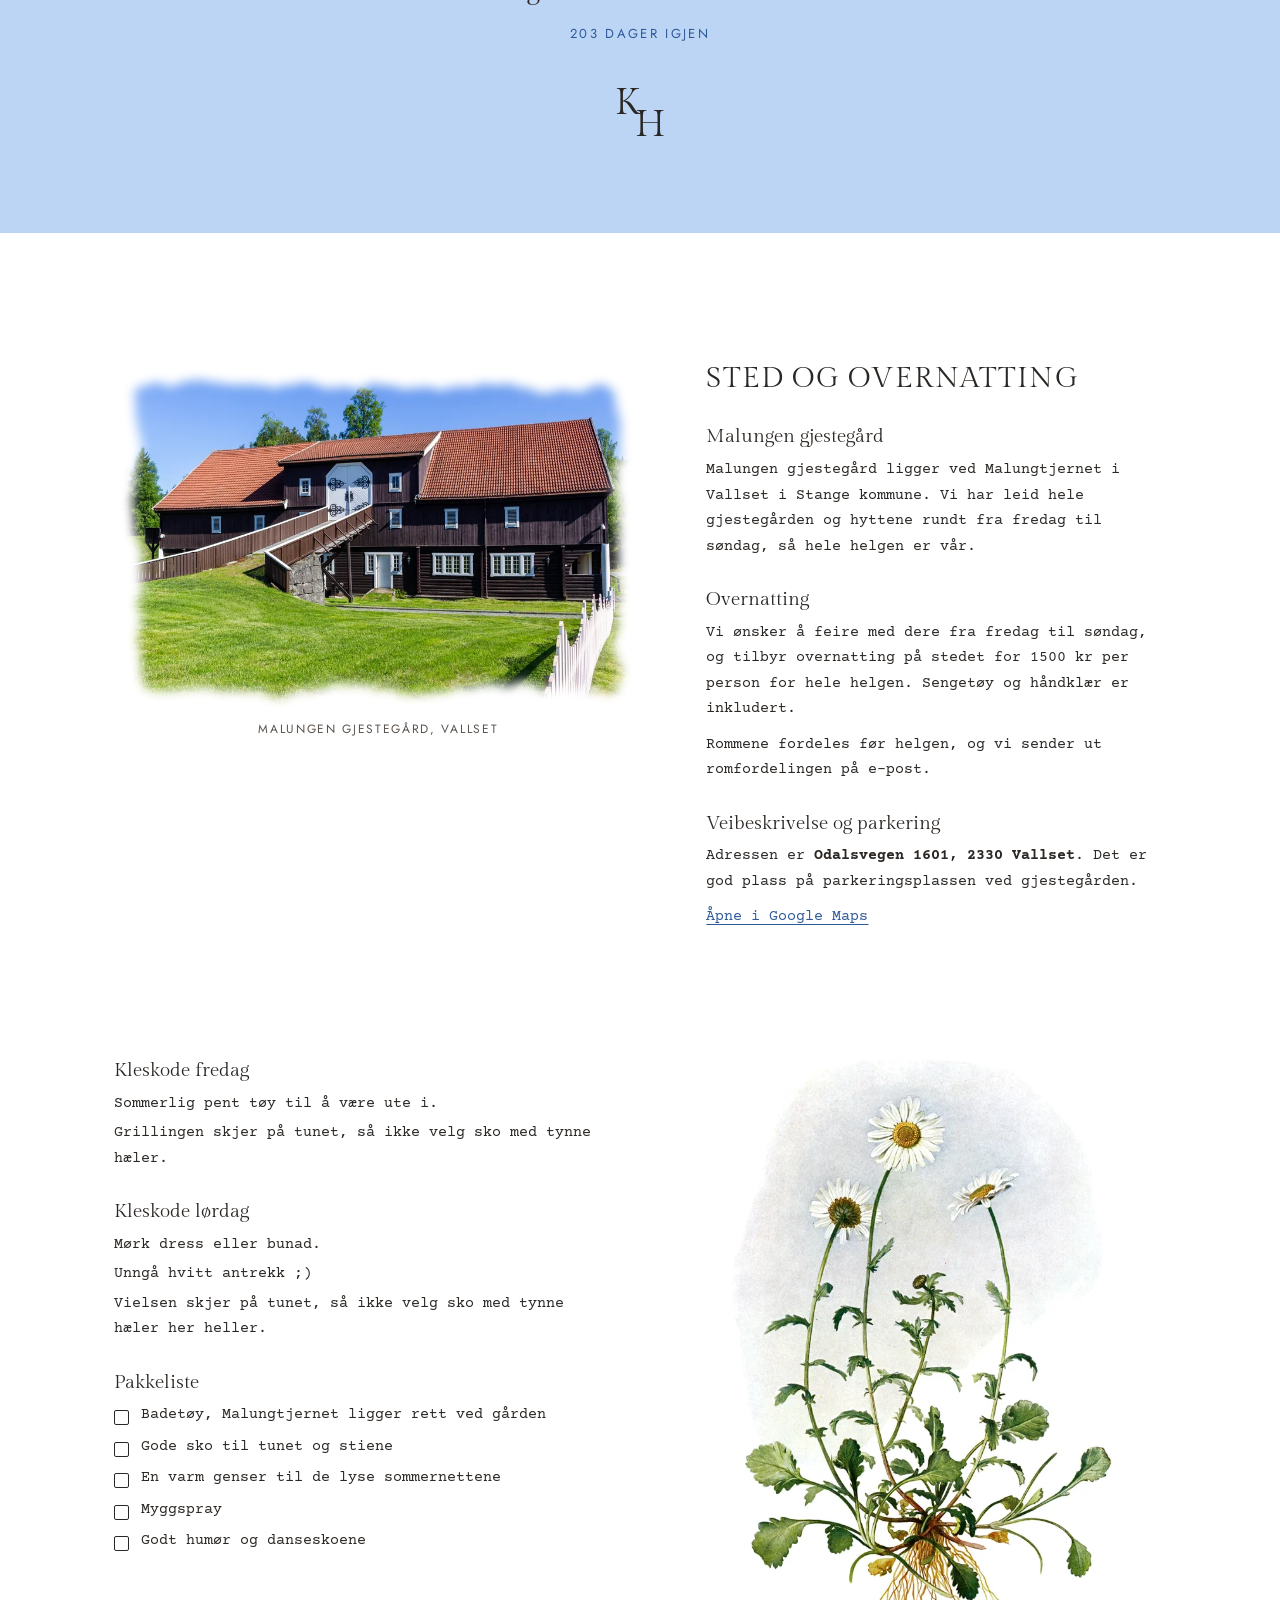
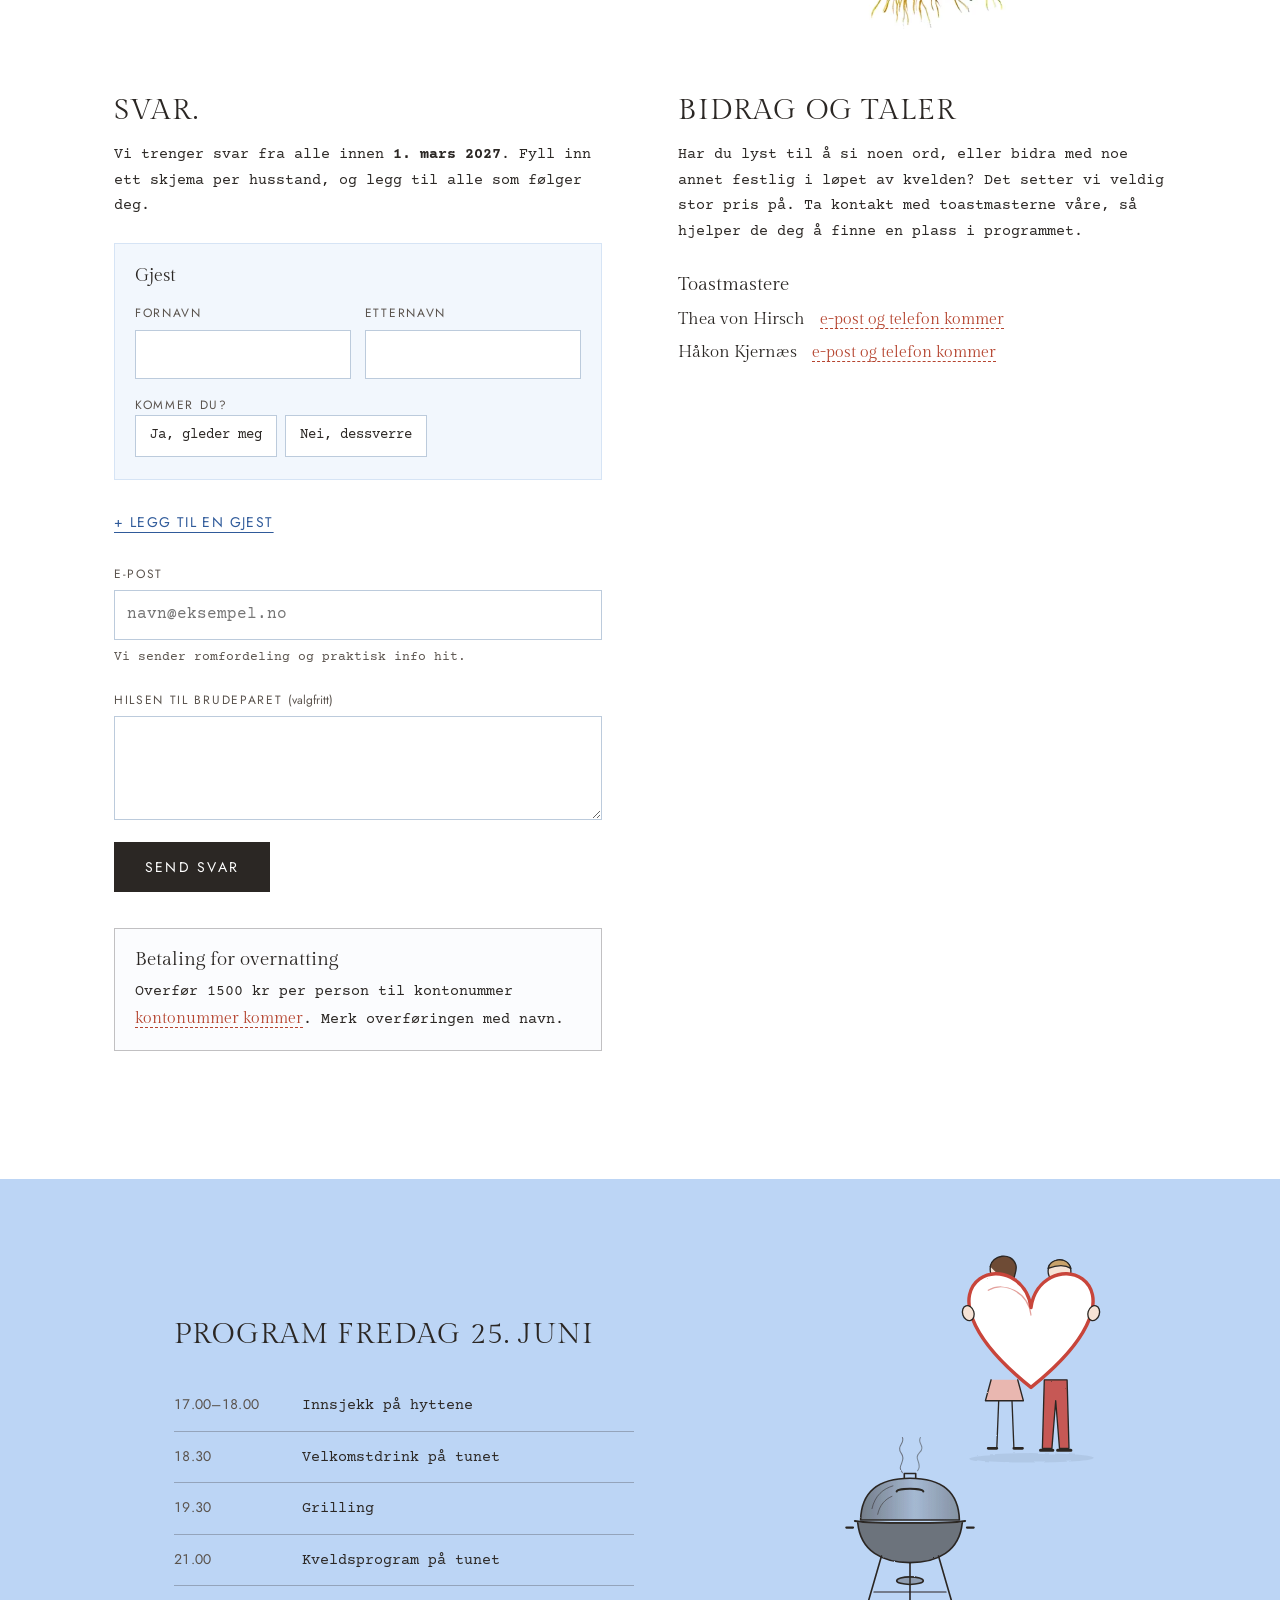
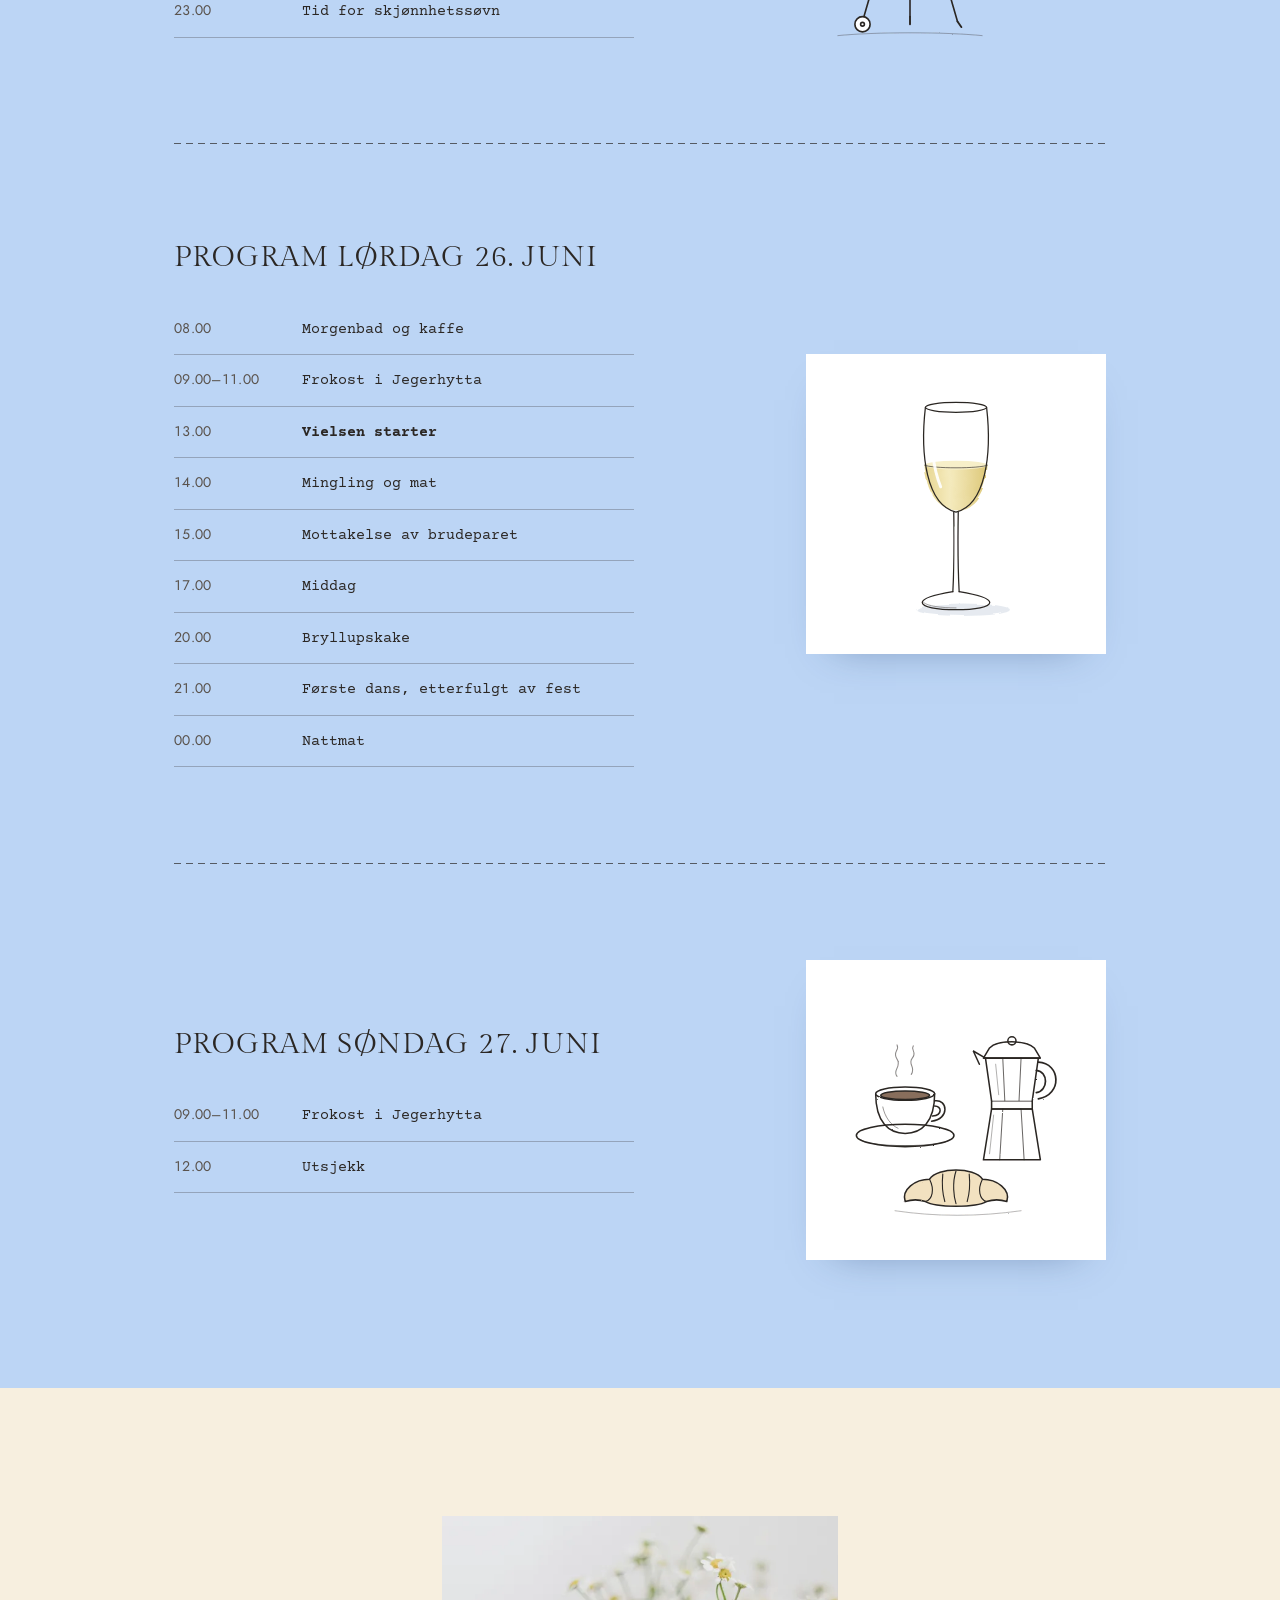
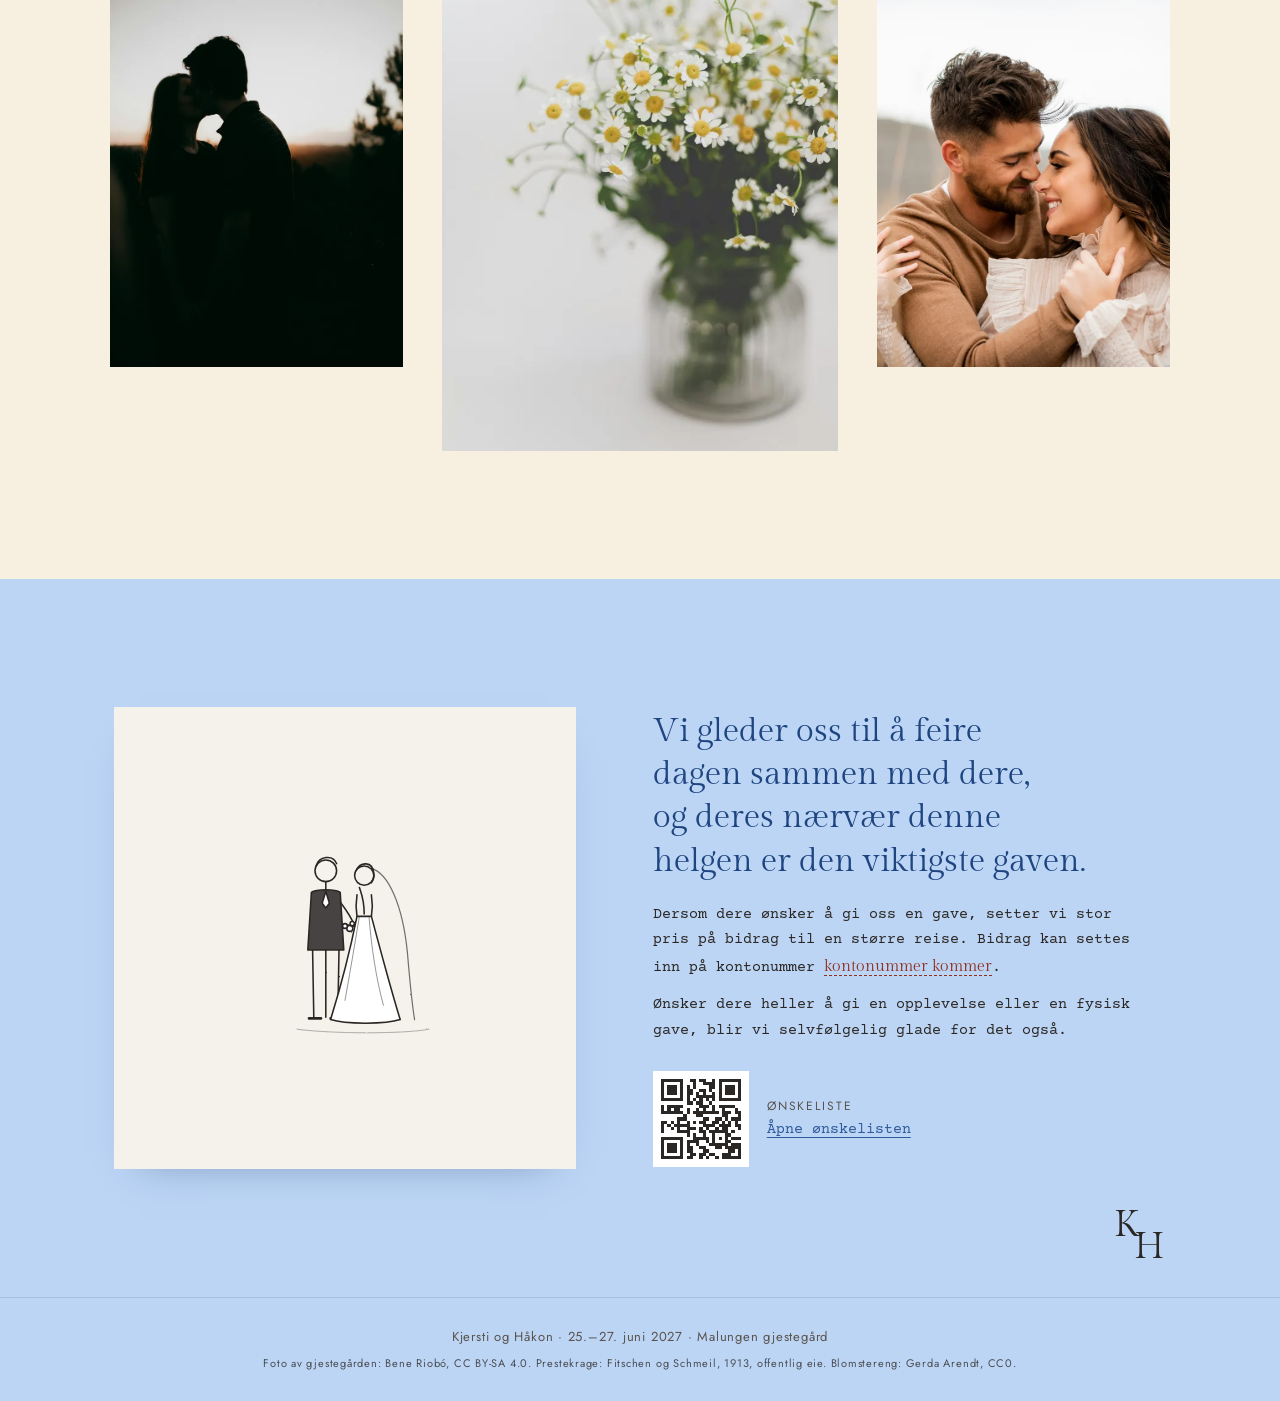
==== commit 478906b3: "Save RSVPs to kh_responses in the shared Supabase project The forms now post to a new kh_responses t" ====
--- a/klassisk/index.html
+++ b/klassisk/index.html
@@ -138,7 +138,7 @@
                 <div class="field">
                     <label for="rsvp-email">E-post</label>
                     <input type="email" id="rsvp-email" name="email" autocomplete="email" required placeholder="navn@eksempel.no" />
-                    <p class="hint">Vi sender en bekreftelse og romfordelingen hit.</p>
+                    <p class="hint">Vi sender romfordeling og praktisk info hit.</p>
                 </div>
 
                 <div class="field">
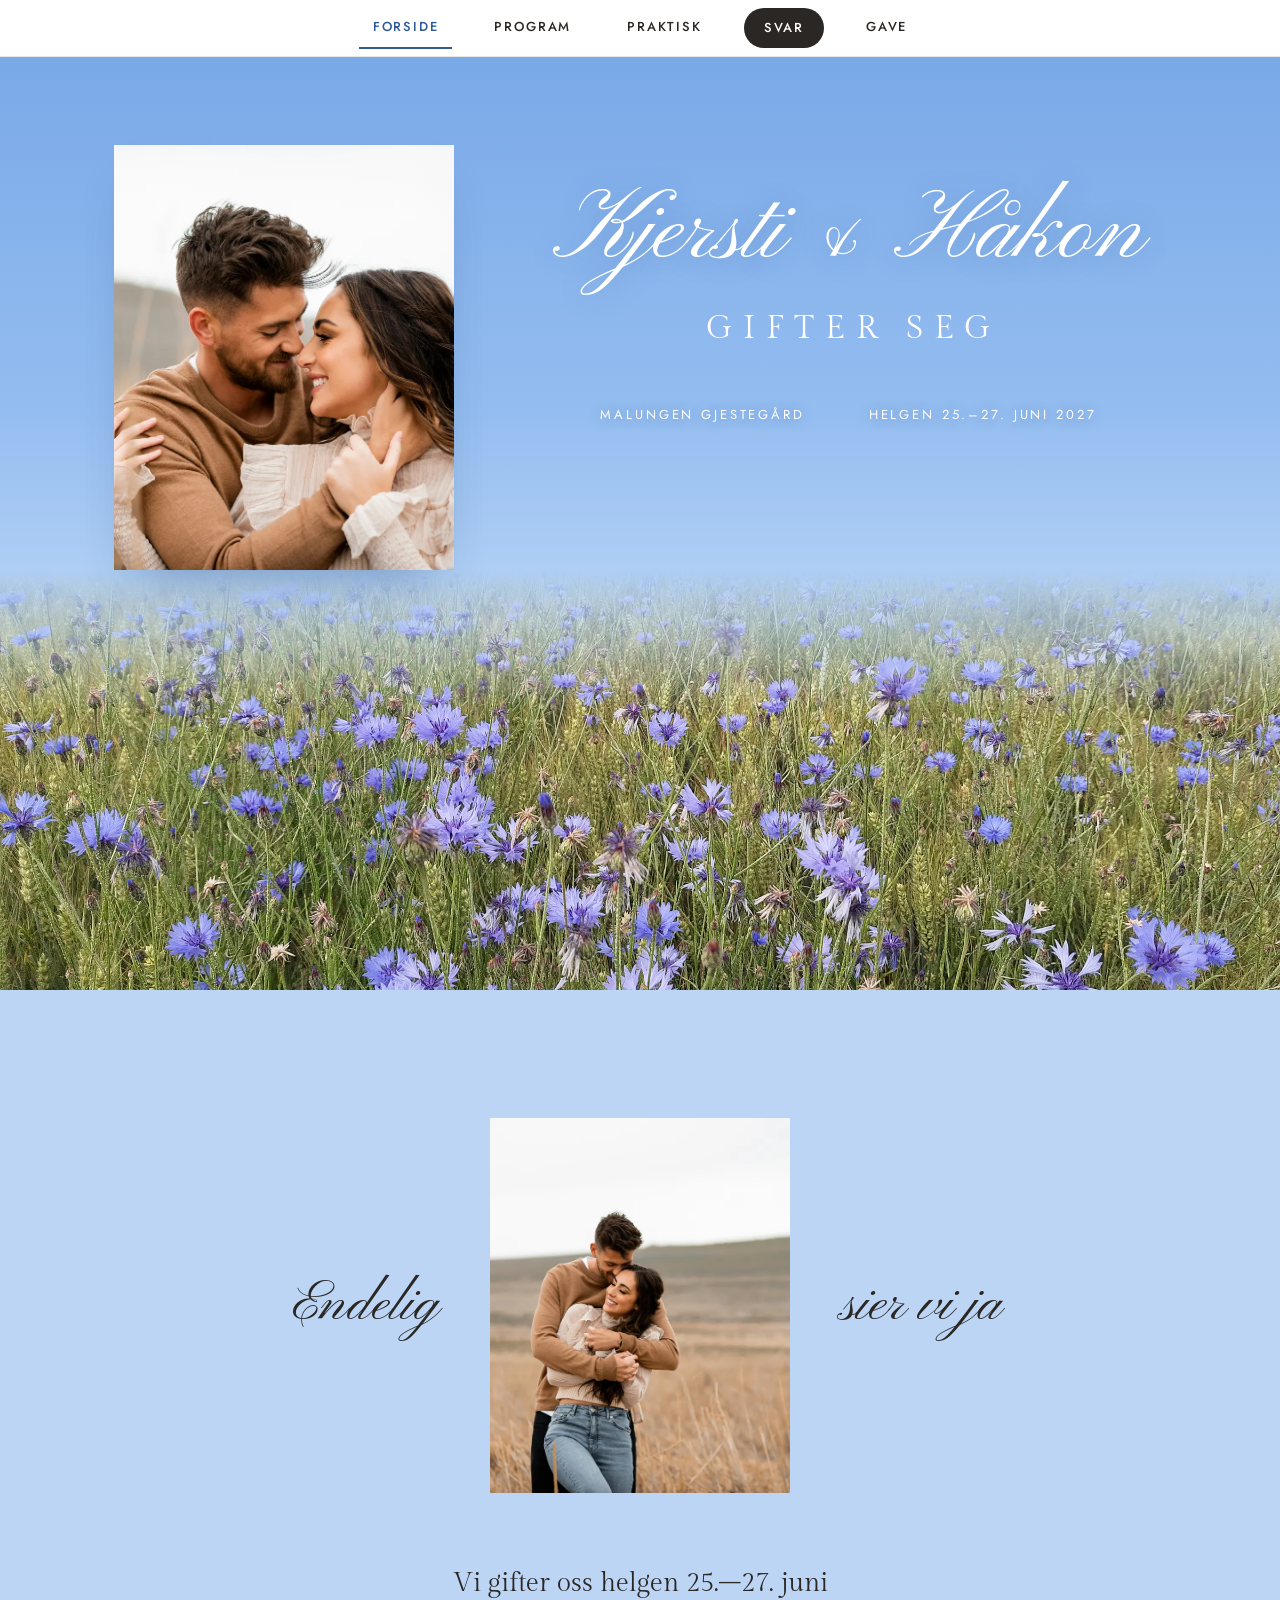
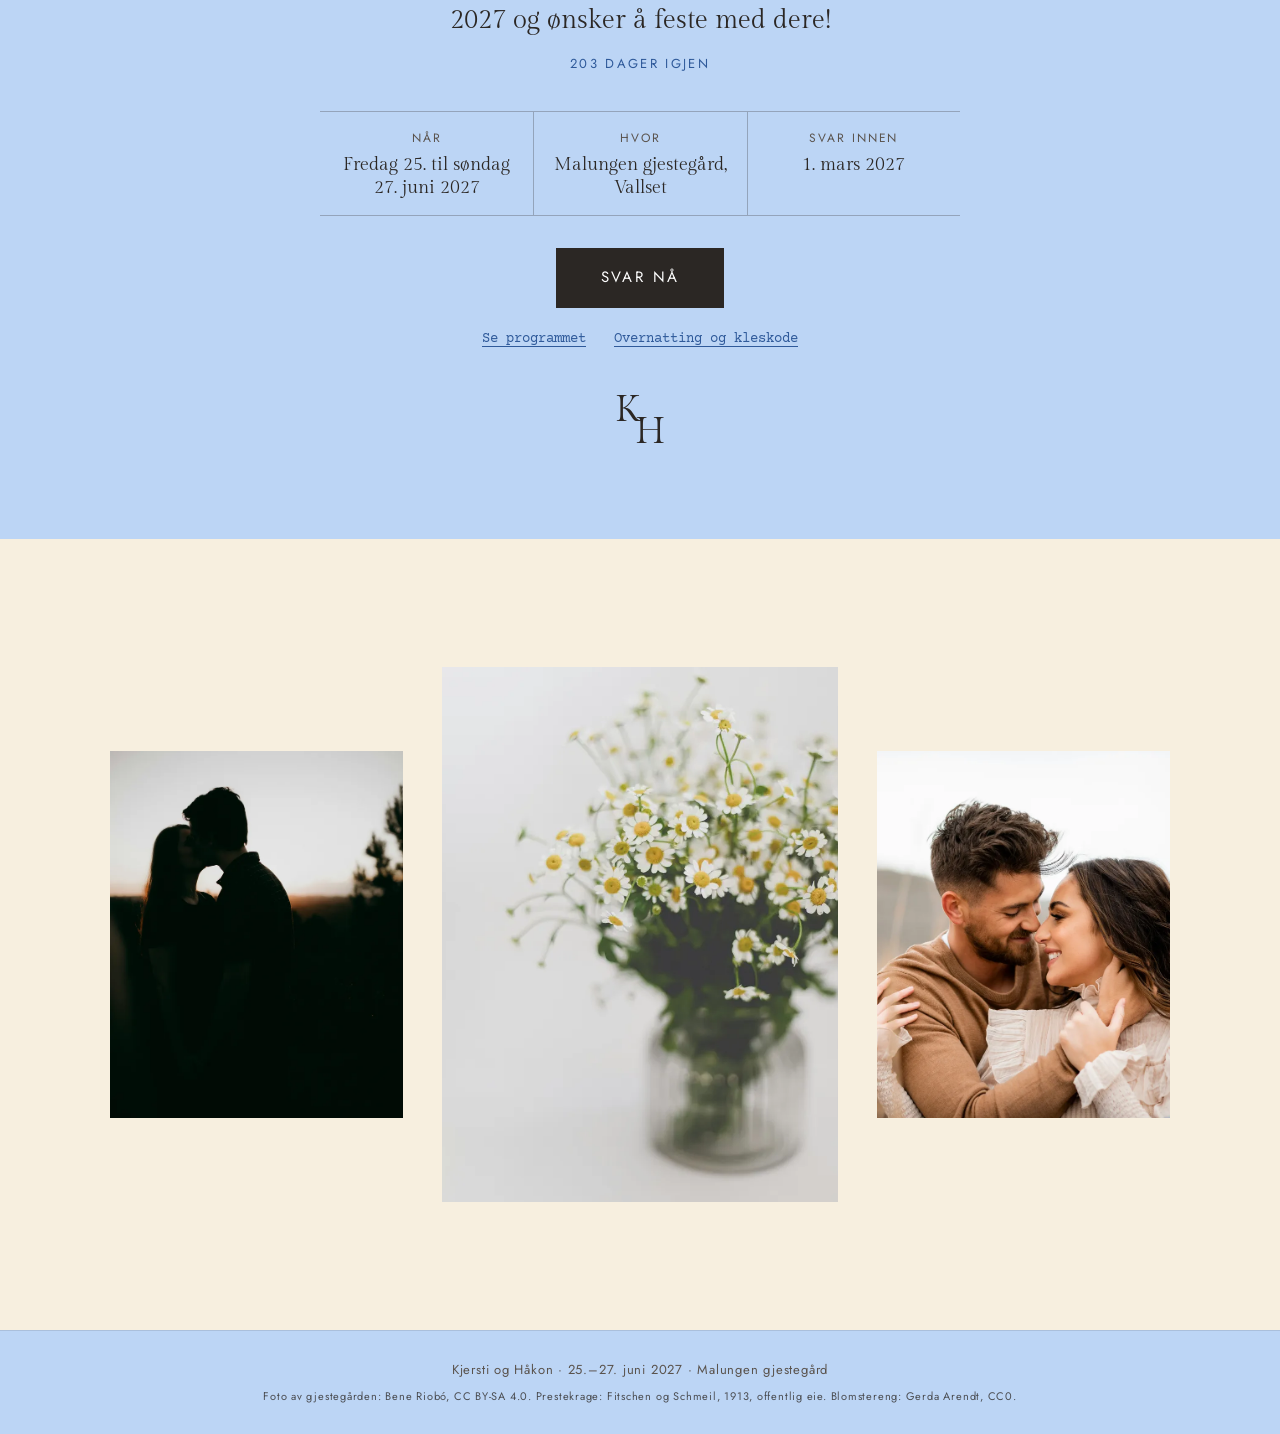
==== commit e925c961: "Add tab bar and drop the clean creative variant Both versions now open on a fixed tab bar (Forside, " ====
--- a/klassisk/index.html
+++ b/klassisk/index.html
@@ -25,15 +25,29 @@
 </head>
 <body>
 
-<!-- ============ HERO ============ -->
+<a class="skip" href="#innhold">Hopp til innholdet</a>
+
+<nav class="tabbar" aria-label="Hovedmeny">
+    <ul>
+        <li><a href="#forside">Forside</a></li>
+        <li><a href="#program">Program</a></li>
+        <li><a href="#praktisk">Praktisk</a></li>
+        <li><a href="#svar" class="tab-svar">Svar</a></li>
+        <li><a href="#gave">Gave</a></li>
+    </ul>
+</nav>
+
+<!-- shown above every tab except Forside -->
+<header class="masthead">
+    <h1 class="masthead-names script"><a href="#forside">Kjersti &amp; Håkon</a></h1>
+    <p class="masthead-meta">25.–27. juni 2027 · Malungen gjestegård</p>
+</header>
+
+<main id="innhold">
+
+<!-- ============ FORSIDE ============ -->
+<div class="tab-panel" id="tab-forside" tabindex="-1">
 <header class="hero" id="top">
-    <nav class="hero-nav" aria-label="Snarveier">
-        <a href="#sted">Sted</a>
-        <a href="#program">Program</a>
-        <a href="#svar">Svar</a>
-        <a href="#gave">Ønskeliste</a>
-    </nav>
-
     <div class="hero-inner">
         <figure class="hero-photo">
             <img src="img/couple-1-sm.webp" srcset="img/couple-1-sm.webp 700w, img/couple-1.webp 1200w" sizes="(max-width: 760px) 70vw, 340px" alt="Kjersti og Håkon" width="700" height="875" fetchpriority="high" />
@@ -56,9 +70,6 @@
     </div>
 </header>
 
-<main>
-
-<!-- ============ VELKOMMEN ============ -->
 <section class="band band-blue intro" aria-labelledby="intro-title">
     <h2 class="visually-hidden" id="intro-title">Velkommen</h2>
     <div class="intro-row">
@@ -70,112 +81,28 @@
     </div>
     <p class="intro-lede">Vi gifter oss helgen 25.–27. juni 2027 og ønsker å feste med dere!</p>
     <p class="countdown" id="countdown" aria-live="polite"></p>
+    <dl class="facts">
+        <div><dt>Når</dt><dd>Fredag 25. til søndag 27. juni 2027</dd></div>
+        <div><dt>Hvor</dt><dd>Malungen gjestegård, Vallset</dd></div>
+        <div><dt>Svar innen</dt><dd>1. mars 2027</dd></div>
+    </dl>
+    <a class="btn btn-big" href="#svar">Svar nå</a>
+    <p class="intro-links"><a class="text-link" href="#program">Se programmet</a> <a class="text-link" href="#praktisk">Overnatting og kleskode</a></p>
     <div class="monogram" aria-hidden="true"><span>K</span><span>H</span></div>
 </section>
 
-<!-- ============ STED OG OVERNATTING ============ -->
-<section class="band band-white sted" id="sted" aria-labelledby="sted-title">
-    <div class="wrap sted-grid">
-        <figure class="sted-photo">
-            <img src="img/malungen-sm.webp" srcset="img/malungen-sm.webp 900w, img/malungen.webp 1800w" sizes="(max-width: 860px) 92vw, 52vw" alt="Hovedbygningen på Malungen gjestegård, et mørkt tømmerhus med rødt teglsteinstak og grønn plen" width="900" height="600" loading="lazy" />
-            <figcaption>Malungen gjestegård, Vallset</figcaption>
-        </figure>
-
-        <div class="sted-text">
-            <h2 class="h-caps" id="sted-title">Sted og overnatting</h2>
-
-            <h3>Malungen gjestegård</h3>
-            <p>Malungen gjestegård ligger ved Malungtjernet i Vallset i Stange kommune. Vi har leid hele gjestegården og hyttene rundt fra fredag til søndag, så hele helgen er vår.</p>
-
-            <h3>Overnatting</h3>
-            <p>Vi ønsker å feire med dere fra fredag til søndag, og tilbyr overnatting på stedet for 1500 kr per person for hele helgen. Sengetøy og håndklær er inkludert.</p>
-            <p>Rommene fordeles før helgen, og vi sender ut romfordelingen på e-post.</p>
-
-            <h3>Veibeskrivelse og parkering</h3>
-            <p>Adressen er <strong>Odalsvegen 1601, 2330 Vallset</strong>. Det er god plass på parkeringsplassen ved gjestegården.</p>
-            <p><a class="text-link" href="https://www.google.com/maps/search/?api=1&amp;query=Malungen+gjesteg%C3%A5rd+Odalsvegen+1601+Vallset" target="_blank" rel="noopener">Åpne i Google Maps</a></p>
-        </div>
-    </div>
-</section>
-
-<!-- ============ PRAKTISK + SVAR ============ -->
-<section class="band band-white praktisk" aria-label="Praktisk informasjon">
-    <div class="wrap praktisk-grid">
-
-        <div class="praktisk-info">
-            <h3>Kleskode fredag</h3>
-            <p>Sommerlig pent tøy til å være ute i.</p>
-            <p>Grillingen skjer på tunet, så ikke velg sko med tynne hæler.</p>
-
-            <h3>Kleskode lørdag</h3>
-            <p>Mørk dress eller bunad.</p>
-            <p>Unngå hvitt antrekk ;)</p>
-            <p>Vielsen skjer på tunet, så ikke velg sko med tynne hæler her heller.</p>
-
-            <h3>Pakkeliste</h3>
-            <ul class="checklist" id="pakkeliste">
-                <li><label><input type="checkbox" id="pakk-bad" /> <span>Badetøy, Malungtjernet ligger rett ved gården</span></label></li>
-                <li><label><input type="checkbox" id="pakk-sko" /> <span>Gode sko til tunet og stiene</span></label></li>
-                <li><label><input type="checkbox" id="pakk-genser" /> <span>En varm genser til de lyse sommernettene</span></label></li>
-                <li><label><input type="checkbox" id="pakk-mygg" /> <span>Myggspray</span></label></li>
-                <li><label><input type="checkbox" id="pakk-sove" /> <span>Godt humør og danseskoene</span></label></li>
-            </ul>
-        </div>
-
-        <figure class="daisy">
-            <img src="img/daisy-plate-sm.webp" srcset="img/daisy-plate-sm.webp 600w, img/daisy-plate.webp 1100w" sizes="(max-width: 860px) 70vw, 380px" alt="Akvarell av prestekrager" width="600" height="902" loading="lazy" />
-        </figure>
-
-        <div class="svar" id="svar">
-            <h2 class="h-caps">Svar.</h2>
-            <p>Vi trenger svar fra alle innen <strong>1. mars 2027</strong>. Fyll inn ett skjema per husstand, og legg til alle som følger deg.</p>
-
-            <form class="rsvp" id="rsvp" novalidate>
-                <div id="guests"></div>
-
-                <button type="button" class="btn-ghost" id="add-guest">+ Legg til en gjest</button>
-
-                <div class="field">
-                    <label for="rsvp-email">E-post</label>
-                    <input type="email" id="rsvp-email" name="email" autocomplete="email" required placeholder="navn@eksempel.no" />
-                    <p class="hint">Vi sender romfordeling og praktisk info hit.</p>
-                </div>
-
-                <div class="field">
-                    <label for="rsvp-msg">Hilsen til brudeparet <span class="opt">(valgfritt)</span></label>
-                    <textarea id="rsvp-msg" name="message" rows="3"></textarea>
-                </div>
-
-                <p class="form-error" id="rsvp-error" role="alert" hidden></p>
-                <button type="submit" class="btn" id="rsvp-submit">Send svar</button>
-            </form>
-
-            <div class="rsvp-done" id="rsvp-done" hidden tabindex="-1">
-                <h3>Takk, vi har fått svaret ditt!</h3>
-                <div id="rsvp-summary"></div>
-                <button type="button" class="btn-ghost" id="rsvp-again">Send et nytt svar</button>
-            </div>
-
-            <div class="betaling">
-                <h3>Betaling for overnatting</h3>
-                <p>Overfør 1500 kr per person til kontonummer <span class="fyll">kontonummer kommer</span>. Merk overføringen med navn.</p>
-            </div>
-        </div>
-
-        <div class="bidrag">
-            <h2 class="h-caps">Bidrag og taler</h2>
-            <p>Har du lyst til å si noen ord, eller bidra med noe annet festlig i løpet av kvelden? Det setter vi veldig stor pris på. Ta kontakt med toastmasterne våre, så hjelper de deg å finne en plass i programmet.</p>
-            <h3>Toastmastere</h3>
-            <ul class="contacts">
-                <li><span class="name">Thea von Hirsch</span> <span class="fyll">e-post og telefon kommer</span></li>
-                <li><span class="name">Håkon Kjernæs</span> <span class="fyll">e-post og telefon kommer</span></li>
-            </ul>
-        </div>
-    </div>
-</section>
+<section class="band band-cream galleri" aria-label="Bilder">
+    <div class="galleri-row">
+        <figure><img src="img/couple-3-sm.webp" alt="Kjersti og Håkon i solnedgang" width="700" height="875" loading="lazy" /></figure>
+        <figure class="mid"><img src="img/daisies-sm.webp" srcset="img/daisies-sm.webp 700w, img/daisies.webp 1200w" sizes="(max-width: 760px) 80vw, 420px" alt="Prestekrager i glassvase" width="700" height="875" loading="lazy" /></figure>
+        <figure><img src="img/couple-1-sm.webp" alt="Kjersti og Håkon" width="700" height="875" loading="lazy" /></figure>
+    </div>
+</section>
+</div>
 
 <!-- ============ PROGRAM ============ -->
-<section class="band band-blue program" id="program" aria-label="Program">
+<div class="tab-panel" id="tab-program" tabindex="-1">
+<section class="band band-blue program" aria-label="Program">
     <div class="wrap">
 
         <article class="day day-fri" aria-labelledby="fre-title">
@@ -233,18 +160,120 @@
         </article>
     </div>
 </section>
-
-<!-- ============ BILDER ============ -->
-<section class="band band-cream galleri" aria-label="Bilder">
-    <div class="galleri-row">
-        <figure><img src="img/couple-3-sm.webp" alt="Kjersti og Håkon i solnedgang" width="700" height="875" loading="lazy" /></figure>
-        <figure class="mid"><img src="img/daisies-sm.webp" srcset="img/daisies-sm.webp 700w, img/daisies.webp 1200w" sizes="(max-width: 760px) 80vw, 420px" alt="Prestekrager i glassvase" width="700" height="875" loading="lazy" /></figure>
-        <figure><img src="img/couple-1-sm.webp" alt="Kjersti og Håkon" width="700" height="875" loading="lazy" /></figure>
-    </div>
-</section>
+</div>
+
+<!-- ============ PRAKTISK ============ -->
+<div class="tab-panel" id="tab-praktisk" tabindex="-1">
+<section class="band band-white sted" aria-labelledby="sted-title">
+    <div class="wrap sted-grid">
+        <figure class="sted-photo">
+            <img src="img/malungen-sm.webp" srcset="img/malungen-sm.webp 900w, img/malungen.webp 1800w" sizes="(max-width: 860px) 92vw, 52vw" alt="Hovedbygningen på Malungen gjestegård, et mørkt tømmerhus med rødt teglsteinstak og grønn plen" width="900" height="600" loading="lazy" />
+            <figcaption>Malungen gjestegård, Vallset</figcaption>
+        </figure>
+
+        <div class="sted-text">
+            <h2 class="h-caps" id="sted-title">Sted og overnatting</h2>
+
+            <h3>Malungen gjestegård</h3>
+            <p>Malungen gjestegård ligger ved Malungtjernet i Vallset i Stange kommune. Vi har leid hele gjestegården og hyttene rundt fra fredag til søndag, så hele helgen er vår.</p>
+
+            <h3>Overnatting</h3>
+            <p>Vi ønsker å feire med dere fra fredag til søndag, og tilbyr overnatting på stedet for 1500 kr per person for hele helgen. Sengetøy og håndklær er inkludert.</p>
+            <p>Rommene fordeles før helgen, og vi sender ut romfordelingen på e-post.</p>
+
+            <h3>Veibeskrivelse og parkering</h3>
+            <p>Adressen er <strong>Odalsvegen 1601, 2330 Vallset</strong>. Det er god plass på parkeringsplassen ved gjestegården.</p>
+            <p><a class="text-link" href="https://www.google.com/maps/search/?api=1&amp;query=Malungen+gjesteg%C3%A5rd+Odalsvegen+1601+Vallset" target="_blank" rel="noopener">Åpne i Google Maps</a></p>
+        </div>
+    </div>
+</section>
+
+<section class="band band-white praktisk" aria-label="Praktisk informasjon">
+    <div class="wrap praktisk-grid">
+
+        <div class="praktisk-info">
+            <h3>Kleskode fredag</h3>
+            <p>Sommerlig pent tøy til å være ute i.</p>
+            <p>Grillingen skjer på tunet, så ikke velg sko med tynne hæler.</p>
+
+            <h3>Kleskode lørdag</h3>
+            <p>Mørk dress eller bunad.</p>
+            <p>Unngå hvitt antrekk ;)</p>
+            <p>Vielsen skjer på tunet, så ikke velg sko med tynne hæler her heller.</p>
+
+            <h3>Pakkeliste</h3>
+            <ul class="checklist" id="pakkeliste">
+                <li><label><input type="checkbox" id="pakk-bad" /> <span>Badetøy, Malungtjernet ligger rett ved gården</span></label></li>
+                <li><label><input type="checkbox" id="pakk-sko" /> <span>Gode sko til tunet og stiene</span></label></li>
+                <li><label><input type="checkbox" id="pakk-genser" /> <span>En varm genser til de lyse sommernettene</span></label></li>
+                <li><label><input type="checkbox" id="pakk-mygg" /> <span>Myggspray</span></label></li>
+                <li><label><input type="checkbox" id="pakk-sove" /> <span>Godt humør og danseskoene</span></label></li>
+            </ul>
+        </div>
+
+        <figure class="daisy">
+            <img src="img/daisy-plate-sm.webp" srcset="img/daisy-plate-sm.webp 600w, img/daisy-plate.webp 1100w" sizes="(max-width: 860px) 70vw, 380px" alt="Akvarell av prestekrager" width="600" height="902" loading="lazy" />
+        </figure>
+
+        <div class="bidrag">
+            <h2 class="h-caps">Bidrag og taler</h2>
+            <p>Har du lyst til å si noen ord, eller bidra med noe annet festlig i løpet av kvelden? Det setter vi veldig stor pris på. Ta kontakt med toastmasterne våre, så hjelper de deg å finne en plass i programmet.</p>
+            <h3>Toastmastere</h3>
+            <ul class="contacts">
+                <li><span class="name">Thea von Hirsch</span> <span class="fyll">e-post og telefon kommer</span></li>
+                <li><span class="name">Håkon Kjernæs</span> <span class="fyll">e-post og telefon kommer</span></li>
+            </ul>
+        </div>
+    </div>
+</section>
+</div>
+
+<!-- ============ SVAR ============ -->
+<div class="tab-panel" id="tab-svar" tabindex="-1">
+<section class="band band-white svar-page" aria-labelledby="svar-title">
+    <div class="wrap svar-wrap">
+        <div class="svar">
+            <h2 class="h-caps" id="svar-title">Svar.</h2>
+            <p>Vi trenger svar fra alle innen <strong>1. mars 2027</strong>. Fyll inn ett skjema per husstand, og legg til alle som følger deg.</p>
+
+            <form class="rsvp" id="rsvp" novalidate>
+                <div id="guests"></div>
+
+                <button type="button" class="btn-ghost" id="add-guest">+ Legg til en gjest</button>
+
+                <div class="field">
+                    <label for="rsvp-email">E-post</label>
+                    <input type="email" id="rsvp-email" name="email" autocomplete="email" required placeholder="navn@eksempel.no" />
+                    <p class="hint">Vi sender romfordeling og praktisk info hit.</p>
+                </div>
+
+                <div class="field">
+                    <label for="rsvp-msg">Hilsen til brudeparet <span class="opt">(valgfritt)</span></label>
+                    <textarea id="rsvp-msg" name="message" rows="3"></textarea>
+                </div>
+
+                <p class="form-error" id="rsvp-error" role="alert" hidden></p>
+                <button type="submit" class="btn" id="rsvp-submit">Send svar</button>
+            </form>
+
+            <div class="rsvp-done" id="rsvp-done" hidden tabindex="-1">
+                <h3>Takk, vi har fått svaret ditt!</h3>
+                <div id="rsvp-summary"></div>
+                <button type="button" class="btn-ghost" id="rsvp-again">Send et nytt svar</button>
+            </div>
+
+            <div class="betaling">
+                <h3>Betaling for overnatting</h3>
+                <p>Overfør 1500 kr per person til kontonummer <span class="fyll">kontonummer kommer</span>. Merk overføringen med navn.</p>
+            </div>
+        </div>
+    </div>
+</section>
+</div>
 
 <!-- ============ GAVE ============ -->
-<section class="band band-blue gave" id="gave" aria-labelledby="gave-title">
+<div class="tab-panel" id="tab-gave" tabindex="-1">
+<section class="band band-blue gave" aria-labelledby="gave-title">
     <div class="wrap gave-grid">
         <figure class="gave-art">
             <img src="img/brudepar.svg" alt="" width="200" height="240" loading="lazy" />
@@ -264,6 +293,7 @@
         <div class="monogram monogram-end" aria-hidden="true"><span>K</span><span>H</span></div>
     </div>
 </section>
+</div>
 
 </main>
 
--- a/klassisk/style.css
+++ b/klassisk/style.css
@@ -22,13 +22,14 @@
     --gutter: clamp(20px, 5vw, 64px);
     --wrap: 1180px;
     --band-y: clamp(72px, 10vw, 140px);
+    --tabbar-h: 56px;
 
     color-scheme: light;
 }
 
 *, *::before, *::after { box-sizing: border-box; }
 
-html { scroll-behavior: smooth; -webkit-text-size-adjust: 100%; }
+html { scroll-behavior: smooth; -webkit-text-size-adjust: 100%; scroll-padding-top: calc(var(--tabbar-h) + 16px); }
 @media (prefers-reduced-motion: reduce) { html { scroll-behavior: auto; } }
 
 body {
@@ -98,32 +99,75 @@
     white-space: nowrap;
 }
 
+/* ============ TABS ============ */
+.skip { position: absolute; left: 12px; top: -60px; z-index: 100; background: var(--ink); color: var(--white); padding: 8px 14px; }
+.skip:focus { top: 12px; }
+
+.tabbar {
+    position: sticky;
+    top: 0;
+    z-index: 40;
+    background: color-mix(in srgb, var(--white) 92%, transparent);
+    -webkit-backdrop-filter: blur(12px);
+    backdrop-filter: blur(12px);
+    border-bottom: 1px solid rgba(43, 39, 36, 0.12);
+    padding-top: env(safe-area-inset-top, 0px);
+}
+.tabbar ul {
+    list-style: none;
+    margin: 0 auto;
+    padding: 0 12px;
+    height: var(--tabbar-h);
+    max-width: 720px;
+    display: flex;
+    justify-content: center;
+    align-items: center;
+    gap: clamp(4px, 2.4vw, 28px);
+}
+.tabbar a {
+    display: block;
+    padding: 9px clamp(6px, 1.6vw, 14px);
+    font-family: var(--f-label);
+    font-size: 13px;
+    font-weight: 500;
+    letter-spacing: 0.14em;
+    text-transform: uppercase;
+    text-decoration: none;
+    color: var(--ink);
+    border-bottom: 2px solid transparent;
+    white-space: nowrap;
+    transition: color .2s, border-color .2s, background .2s;
+}
+.tabbar a:hover { color: var(--blue-deep); }
+.tabbar a[aria-current="page"] { color: var(--blue-deep); border-bottom-color: var(--blue-deep); }
+/* the one thing every guest has to do stands out */
+.tabbar a.tab-svar { background: var(--ink); color: var(--white); border-radius: 999px; border-bottom: 0; padding-inline: clamp(12px, 2.4vw, 20px); }
+.tabbar a.tab-svar:hover { background: var(--blue-deep); color: var(--white); }
+.tabbar a.tab-svar[aria-current="page"] { background: var(--blue-deep); box-shadow: 0 0 0 3px rgba(47, 90, 154, 0.25); }
+
+.masthead { display: none; text-align: center; padding: clamp(36px, 6vw, 64px) var(--gutter) 0; background: var(--white); }
+body[data-tab]:not([data-tab="forside"]) .masthead { display: block; }
+body[data-tab]:not([data-tab="forside"]) .masthead + main > .tab-panel > .band:first-child { padding-top: clamp(40px, 6vw, 72px); }
+.masthead-names { font-size: clamp(44px, 6vw, 64px); line-height: 1.1; }
+.masthead-names a { text-decoration: none; color: var(--ink); }
+.masthead-meta { margin-top: 6px; font-family: var(--f-label); font-size: 13px; letter-spacing: 0.16em; text-transform: uppercase; color: var(--ink-soft); }
+/* the blue programme and gift bands read better with a blue masthead */
+body[data-tab="program"] .masthead, body[data-tab="gave"] .masthead { background: var(--blue); }
+
+body[data-tab] .tab-panel:not(.is-active) { display: none; }
+.tab-panel:focus { outline: none; }
+
 /* ============ HERO ============ */
 .hero {
     position: relative;
     overflow: hidden;
     background: linear-gradient(180deg, var(--sky-top) 0%, #94bdf0 38%, #b9d5f6 62%, var(--sky-low) 80%, #e9f1f8 100%);
     color: var(--white);
-    padding-top: max(24px, env(safe-area-inset-top, 0px));
-    min-height: min(860px, 100svh);
+    padding-top: clamp(16px, 3vw, 32px);
+    min-height: min(820px, calc(100svh - var(--tabbar-h)));
     display: flex;
     flex-direction: column;
 }
-
-.hero-nav {
-    position: relative;
-    z-index: 3;
-    display: flex;
-    justify-content: flex-end;
-    gap: clamp(18px, 3vw, 36px);
-    padding-inline: var(--gutter);
-    font-family: var(--f-label);
-    font-size: 13px;
-    letter-spacing: 0.16em;
-    text-transform: uppercase;
-}
-.hero-nav a { text-decoration: none; padding-block: 6px; border-bottom: 1px solid transparent; transition: border-color .2s; }
-.hero-nav a:hover { border-bottom-color: rgba(255,255,255,.8); }
 
 .hero-inner {
     position: relative;
@@ -246,6 +290,24 @@
 .monogram span:first-child { left: 2px; top: 0; }
 .monogram span:last-child { right: 2px; bottom: 0; }
 
+.facts {
+    margin: 36px auto 0;
+    max-width: 640px;
+    display: grid;
+    grid-template-columns: repeat(3, minmax(0, 1fr));
+    border-block: 1px solid var(--line);
+}
+.facts div { padding: 16px 12px; }
+.facts div + div { border-left: 1px solid var(--line); }
+.facts dt { font-family: var(--f-label); font-size: 12px; letter-spacing: 0.16em; text-transform: uppercase; color: var(--ink-soft); }
+.facts dd { margin: 4px 0 0; font-family: var(--f-display); font-size: 18px; line-height: 1.3; }
+.btn.btn-big { display: inline-block; margin-top: 32px; padding: 16px 44px; font-size: 15px; text-decoration: none; }
+.intro-links { margin-top: 20px; display: flex; justify-content: center; flex-wrap: wrap; gap: 8px 28px; font-size: 14px; }
+
+/* ============ SVAR (own tab) ============ */
+.svar-wrap { max-width: 680px; }
+.svar-page .svar > p { font-size: 16px; }
+
 /* ============ STED ============ */
 .sted { padding-bottom: clamp(40px, 6vw, 80px); }
 .sted-grid {
@@ -283,8 +345,8 @@
     display: grid;
     grid-template-columns: minmax(0, 1fr) minmax(0, 1fr);
     grid-template-areas:
-        "info  daisy"
-        "svar  bidrag";
+        "info   daisy"
+        "bidrag daisy";
     gap: clamp(40px, 5vw, 72px) clamp(32px, 6vw, 96px);
 }
 .praktisk-info { grid-area: info; max-width: 54ch; }
@@ -292,7 +354,7 @@
 .praktisk-info p + p { margin-top: 4px; }
 .daisy { grid-area: daisy; justify-self: center; align-self: center; width: min(380px, 100%); }
 .daisy img { mix-blend-mode: multiply; }
-.svar { grid-area: svar; max-width: 56ch; min-width: 0; }
+.svar { min-width: 0; }
 .bidrag { grid-area: bidrag; max-width: 54ch; align-self: start; }
 .svar > p, .bidrag > p { margin-top: 14px; }
 
@@ -546,7 +608,7 @@
     .sted-grid { grid-template-columns: 1fr; }
     .praktisk-grid {
         grid-template-columns: 1fr;
-        grid-template-areas: "info" "daisy" "bidrag" "svar";
+        grid-template-areas: "info" "daisy" "bidrag";
     }
     .daisy { width: min(300px, 80%); }
     .day { grid-template-columns: 1fr; }
@@ -560,7 +622,6 @@
 
 @media (max-width: 900px) {
     .hero { min-height: 0; }
-    .hero-nav { justify-content: center; }
     .hero-inner { grid-template-columns: 1fr; gap: 28px; justify-items: center; padding-top: 28px; }
     .hero-title { order: -1; padding-top: 0; }
     .hero-title .script { font-size: clamp(54px, 13vw, 104px); }
@@ -570,7 +631,9 @@
 
 @media (max-width: 760px) {
     body { font-size: 14.5px; }
-    .hero-nav { font-size: 12px; gap: 18px; letter-spacing: 0.12em; }
+    .facts { grid-template-columns: 1fr; }
+    .facts div + div { border-left: 0; border-top: 1px solid var(--line); }
+    .facts div { padding: 12px 4px; }
     .hero-title .script { font-size: clamp(54px, 15vw, 76px); }
     .hero-meta { flex-direction: column; gap: 4px; margin-top: 22px; font-size: 12px; }
     .hero-photo { width: min(270px, 70vw); margin-bottom: -90px; }
@@ -589,3 +652,12 @@
     .art-heart { width: 120px; top: -20px; right: 0; }
     .art-grill { width: 120px; transform: translateX(-40px); }
 }
+
+@media (max-width: 480px) {
+    .tabbar ul { padding: 0 8px; gap: 2px; justify-content: space-between; }
+    .tabbar a { font-size: 12px; letter-spacing: 0.06em; padding-inline: 7px; }
+    .tabbar a.tab-svar { padding-inline: 13px; }
+}
+@media (max-width: 350px) {
+    .tabbar a { font-size: 11px; letter-spacing: 0.02em; padding-inline: 5px; }
+}
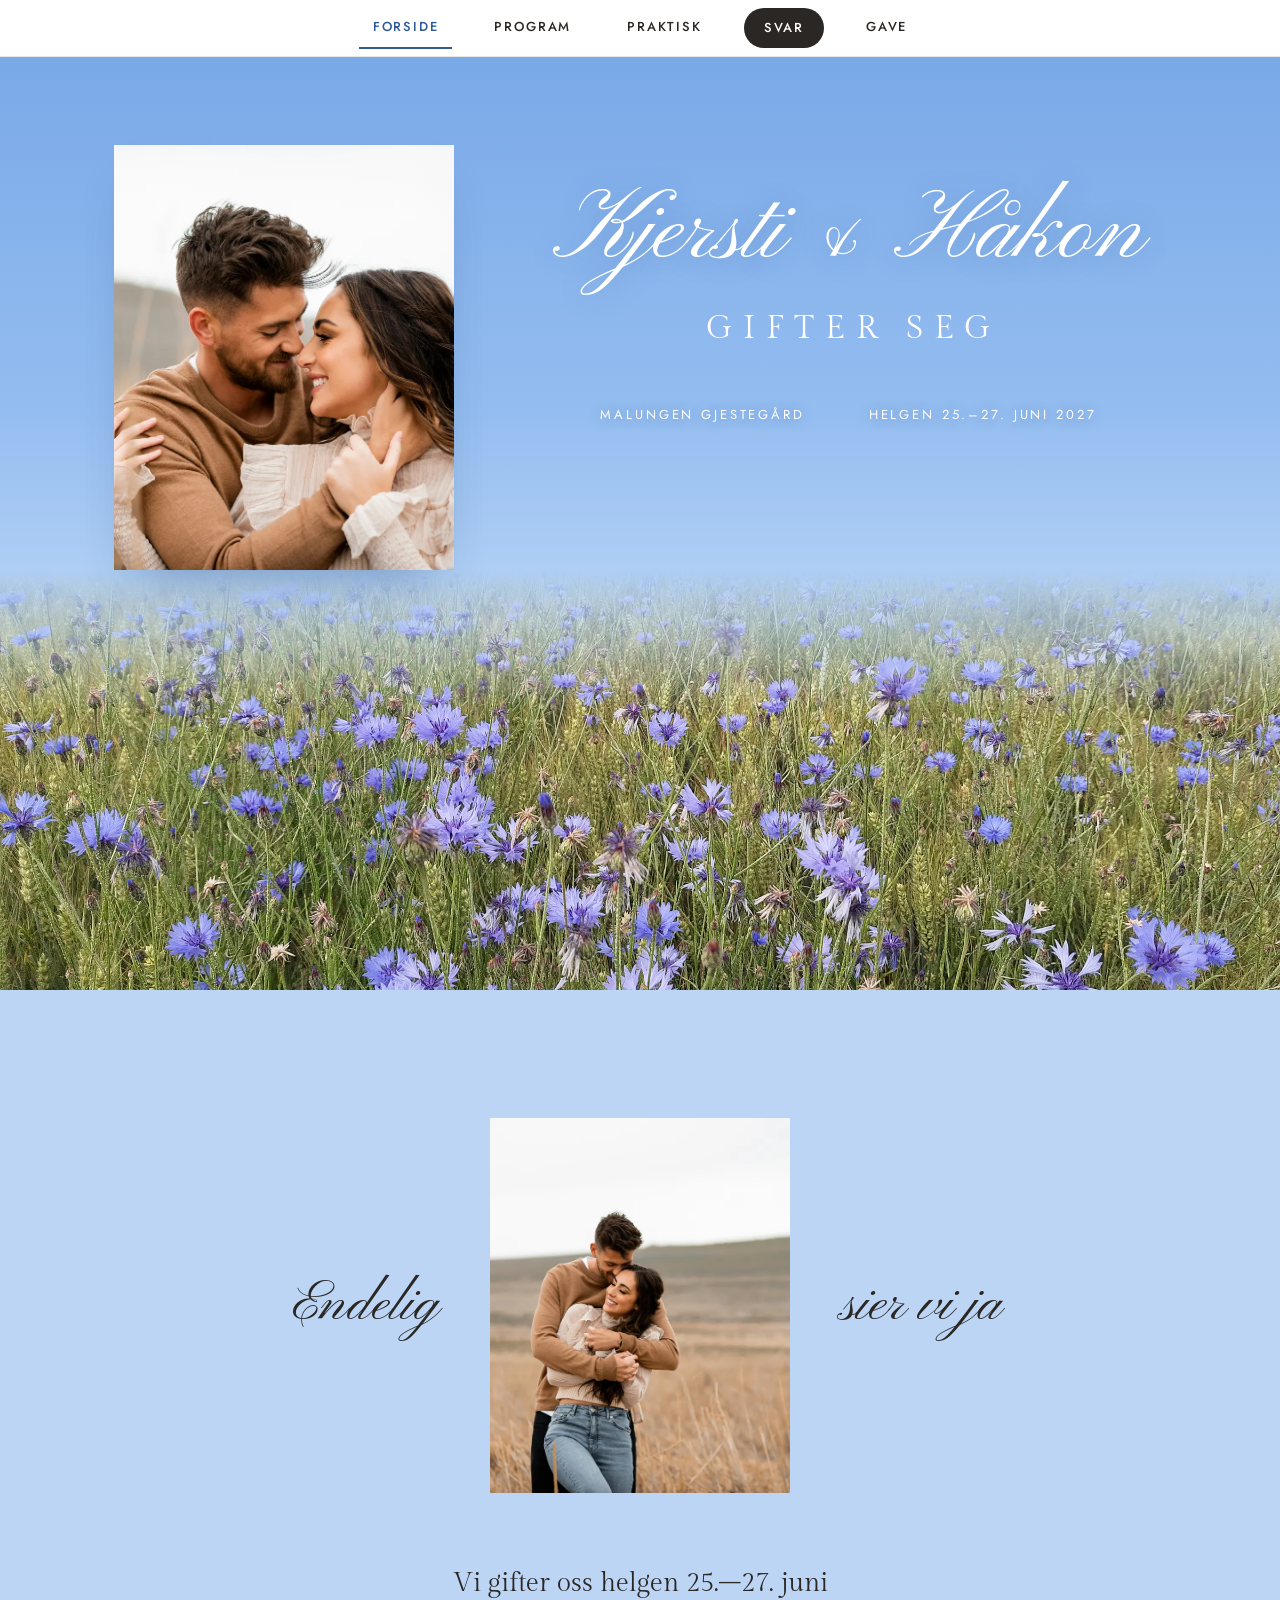
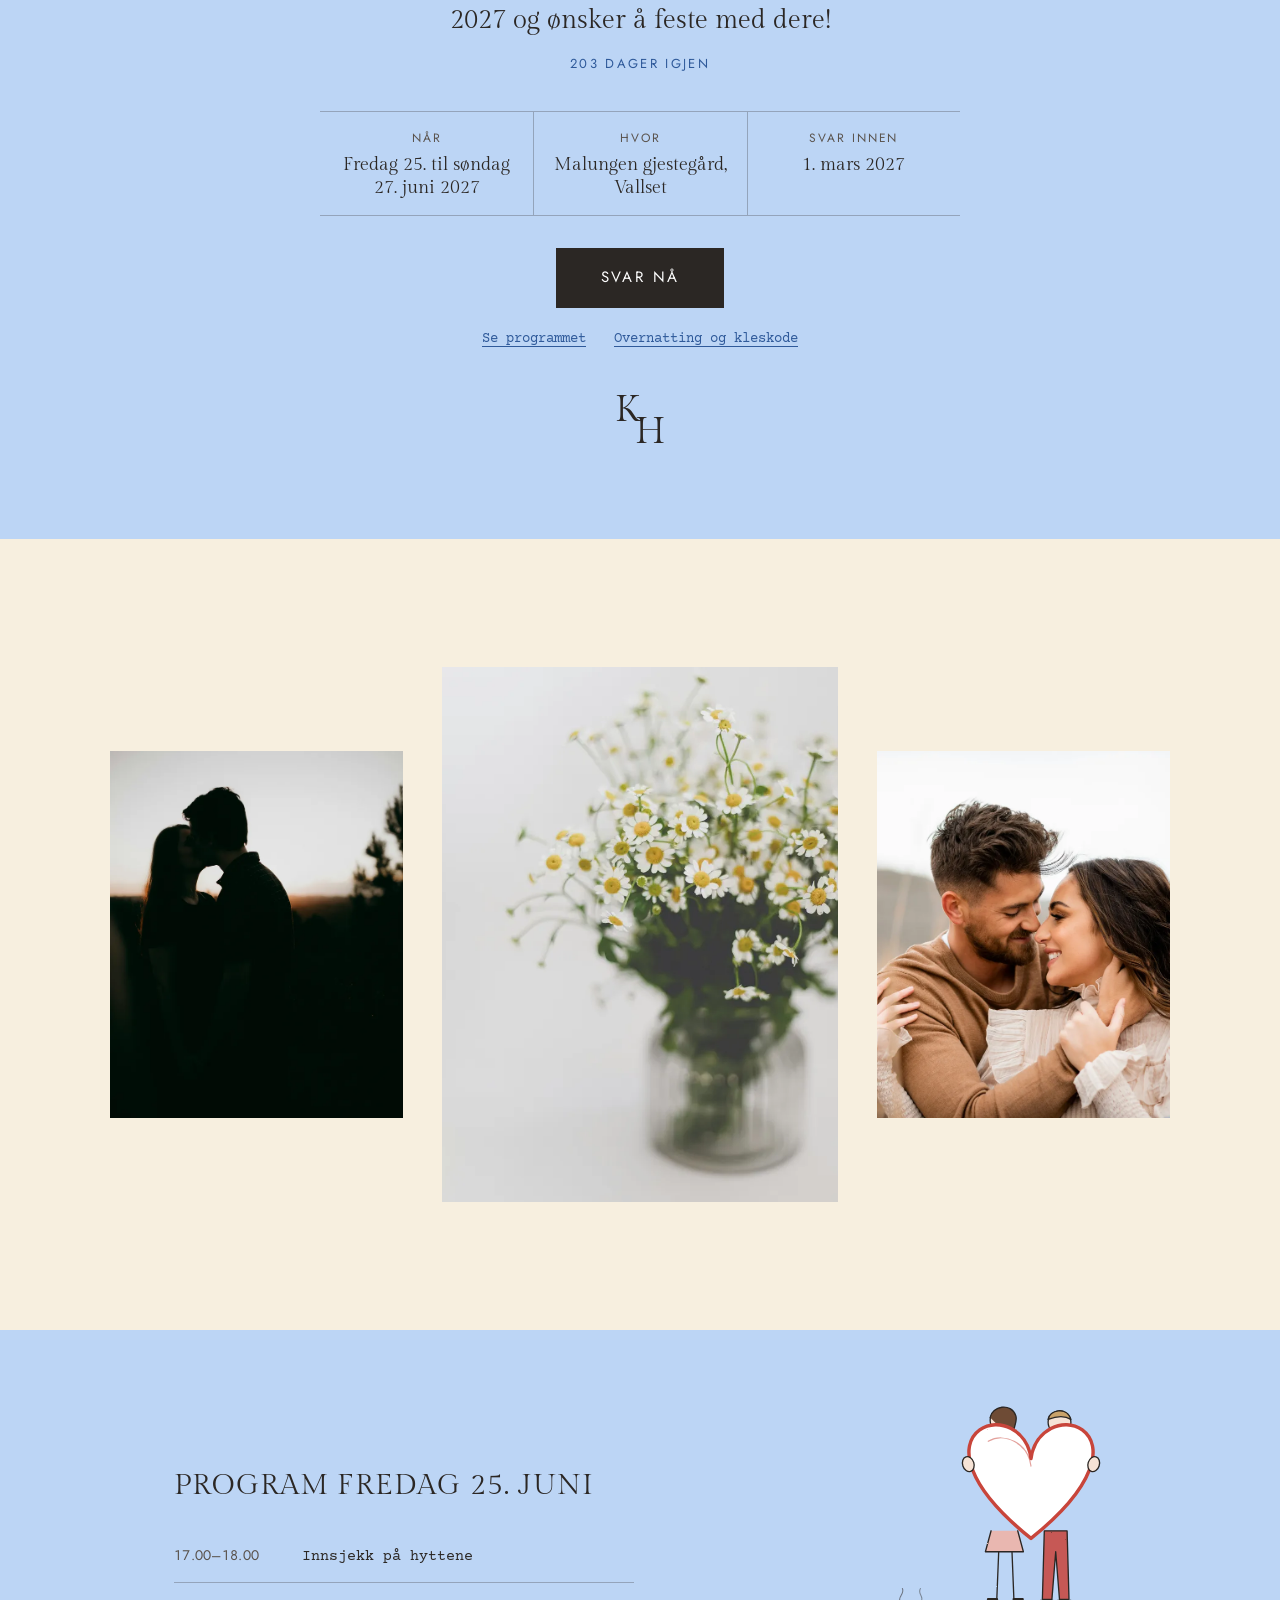
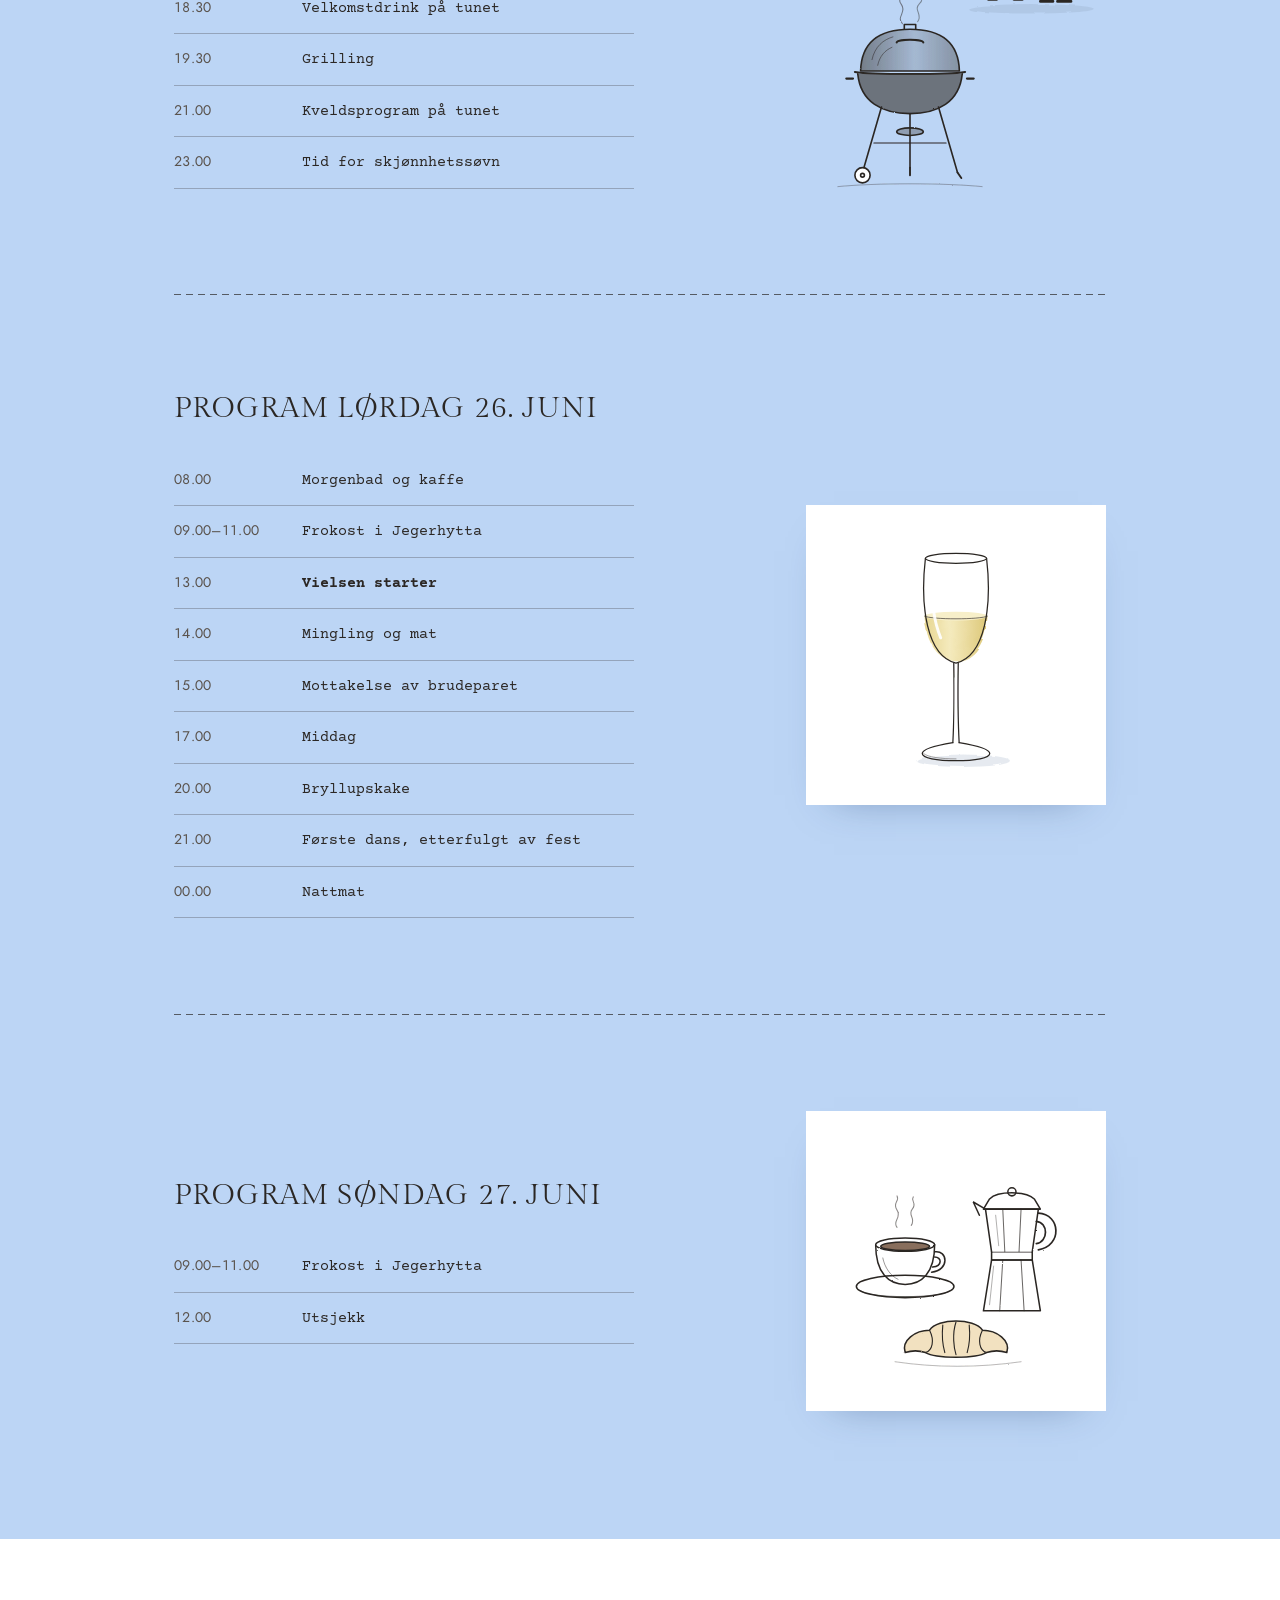
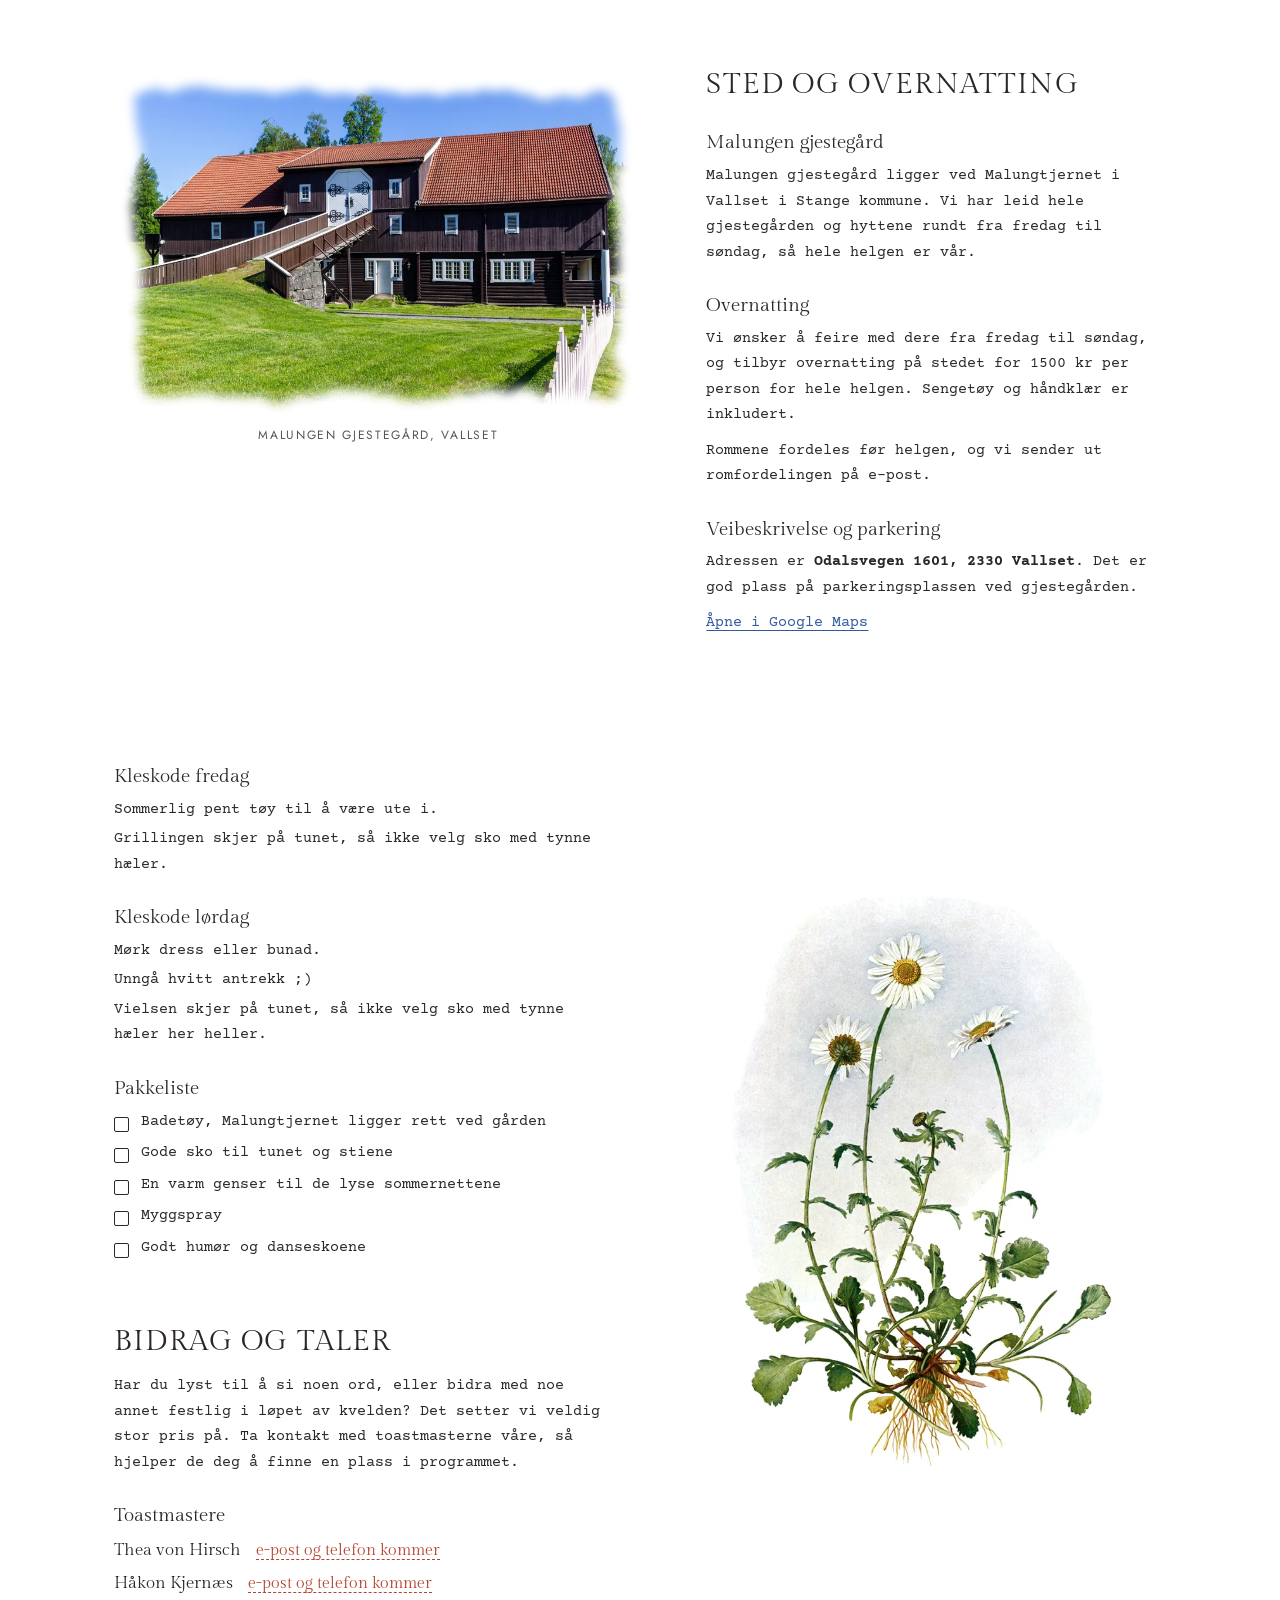
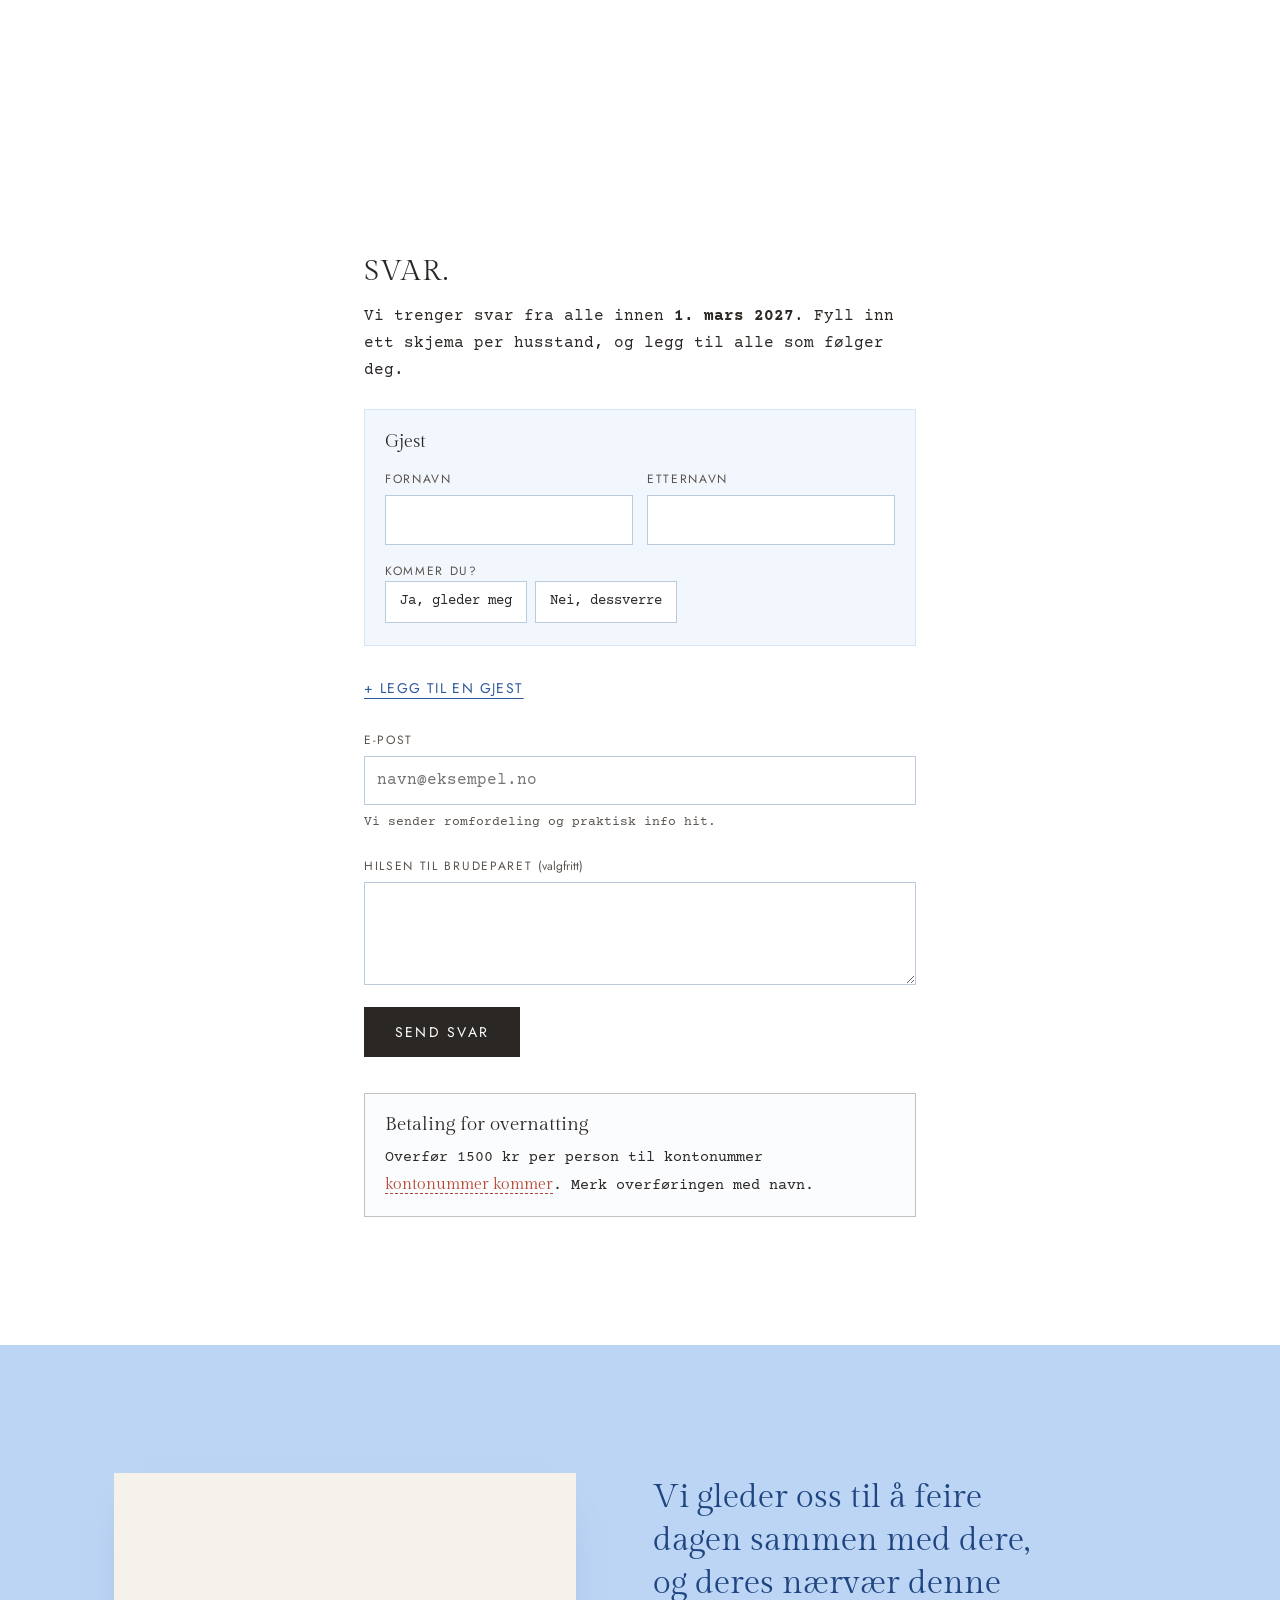
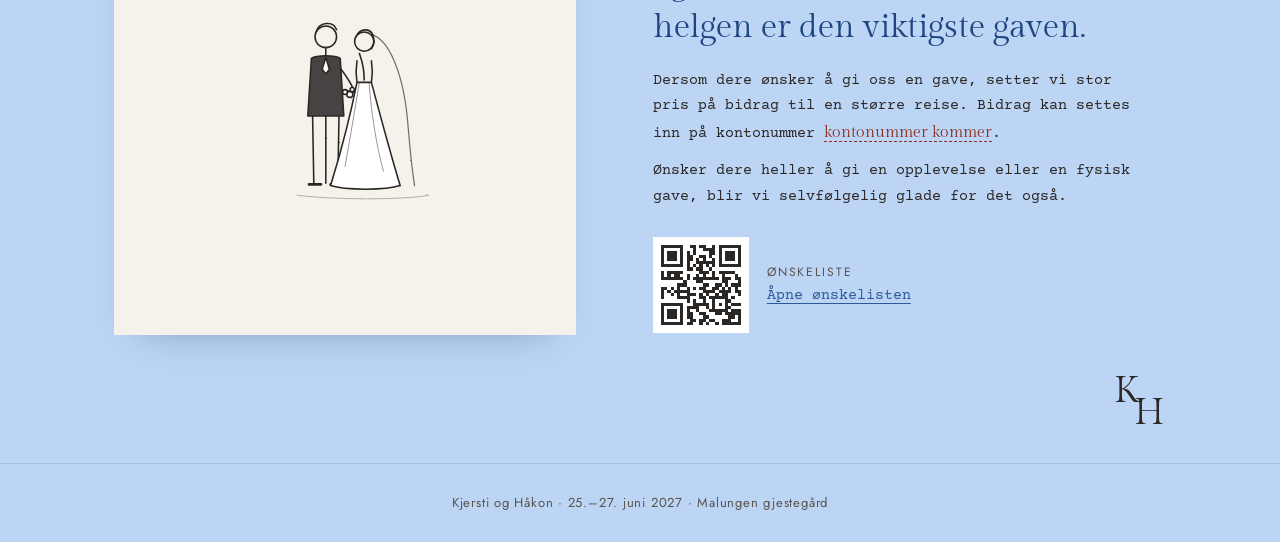
==== commit 03f5f073: "Calm kreativ, long front page, allergy choices - kreativ drops the live WebGL meadow for the clean t" ====
--- a/klassisk/index.html
+++ b/klassisk/index.html
@@ -299,7 +299,6 @@
 
 <footer class="site-footer">
     <p>Kjersti og Håkon · 25.–27. juni 2027 · Malungen gjestegård</p>
-    <p class="credits">Foto av gjestegården: Bene Riobó, CC BY-SA 4.0. Prestekrage: Fitschen og Schmeil, 1913, offentlig eie. Blomstereng: Gerda Arendt, CC0.</p>
 </footer>
 
 <script src="main.js" type="module"></script>
--- a/klassisk/style.css
+++ b/klassisk/style.css
@@ -154,7 +154,8 @@
 /* the blue programme and gift bands read better with a blue masthead */
 body[data-tab="program"] .masthead, body[data-tab="gave"] .masthead { background: var(--blue); }
 
-body[data-tab] .tab-panel:not(.is-active) { display: none; }
+/* the front page scrolls through everything; the other tabs show one section */
+body[data-tab]:not([data-tab="forside"]) .tab-panel:not(.is-active) { display: none; }
 .tab-panel:focus { outline: none; }
 
 /* ============ HERO ============ */
@@ -439,6 +440,7 @@
 .field [aria-invalid="true"] { border-color: var(--coral); }
 .hint { font-size: 13px; color: var(--ink-soft); }
 
+.sub-label { margin-top: 10px; font-size: 13px; color: var(--ink-soft); }
 .choices { display: flex; flex-wrap: wrap; gap: 8px; }
 .choice { position: relative; }
 .choice input { position: absolute; opacity: 0; inset: 0; margin: 0; cursor: pointer; }
